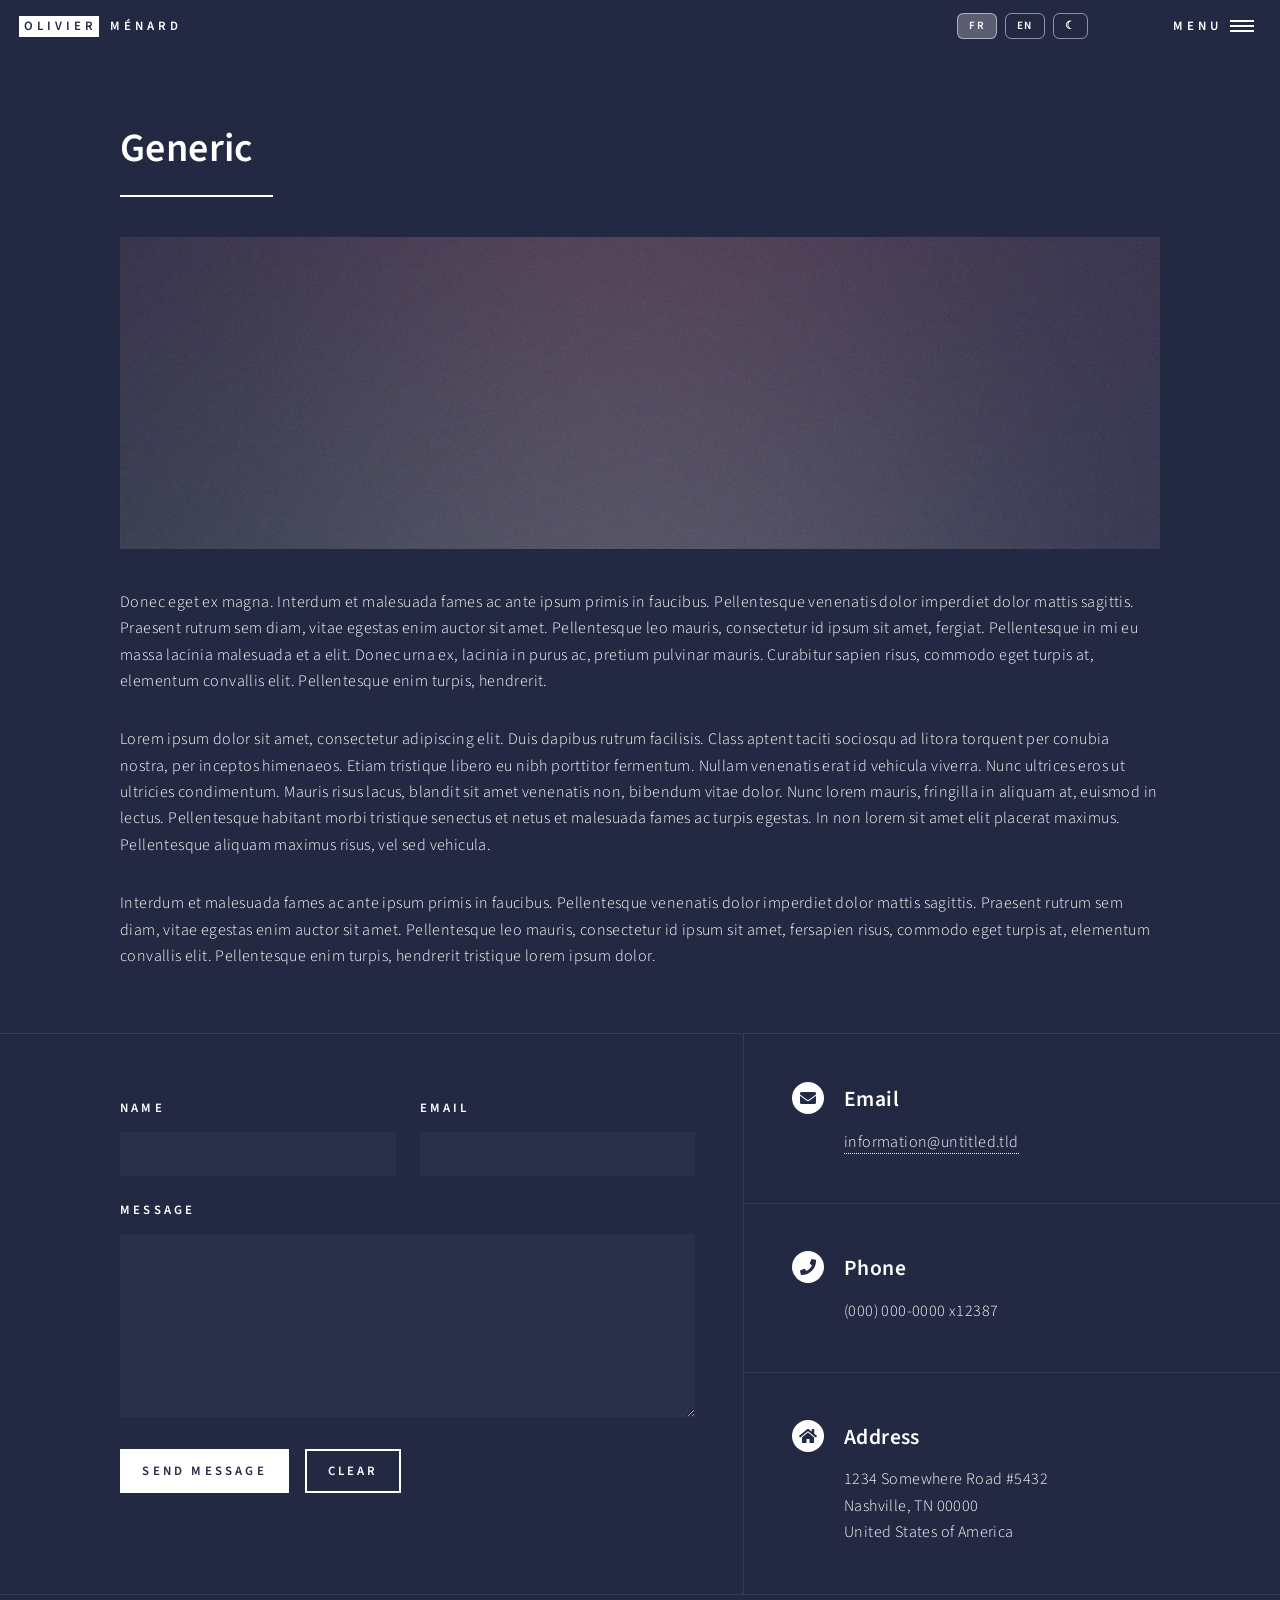
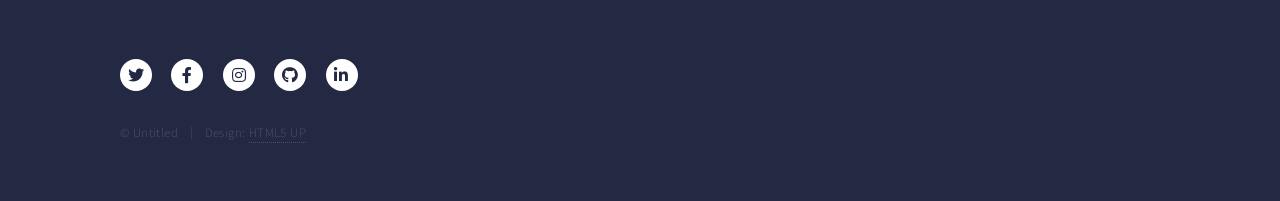
==== a-propos.html @ ea963896 "Ajout des boutons dans autres pages du site (CV, a-propos, etc.) et changement du menu pour ces page" ====
<!DOCTYPE HTML>
<!--
	Forty by HTML5 UP
	html5up.net | @ajlkn
	Free for personal and commercial use under the CCA 3.0 license (html5up.net/license)
-->
<html>
	<head>
		<title>Generic - Forty by HTML5 UP</title>
		<meta charset="utf-8" />
		<meta name="viewport" content="width=device-width, initial-scale=1, user-scalable=no" />
		<script>
			try { if (localStorage.getItem('theme') === 'dark') document.documentElement.classList.add('dark'); } catch (e) {}
		</script>
		<link rel="stylesheet" href="assets/css/main.css" />
		<link rel="stylesheet" href="assets/css/custom.css" />
		<noscript><link rel="stylesheet" href="assets/css/noscript.css" /></noscript>
	</head>
	<body class="is-preload">

		<!-- Wrapper -->
			<div id="wrapper">

				<!-- Header -->
					<header id="header" class="alt">
						<a href="index.html" class="logo"><strong>Olivier</strong> <span>Ménard</span></a>
						<div class="header-tools">
							<a href="index.html" class="lang-btn active">FR</a>
							<a href="index-en.html" class="lang-btn">EN</a>
							<button id="theme-toggle" type="button" aria-label="Basculer entre mode clair et sombre">
								<svg class="theme-moon" viewBox="0 0 24 24" fill="none" stroke="currentColor" stroke-width="2" stroke-linecap="round" stroke-linejoin="round" aria-hidden="true">
									<path d="M21 12.79A9 9 0 1 1 11.21 3 7 7 0 0 0 21 12.79z"/>
								</svg>
								<svg class="theme-sun" viewBox="0 0 24 24" fill="none" stroke="currentColor" stroke-width="2" stroke-linecap="round" stroke-linejoin="round" aria-hidden="true">
									<circle cx="12" cy="12" r="4.5"/>
									<path d="M12 1.5v2.5M12 20v2.5M4.2 4.2l1.8 1.8M18 18l1.8 1.8M1.5 12H4M20 12h2.5M4.2 19.8L6 18M18 6l1.8-1.8"/>
								</svg>
							</button>
						</div>
						<nav>
							<a href="#menu">Menu</a>
						</nav>
					</header>

				<!-- Menu -->
					<nav id="menu">
						<ul class="links">
							<li><a href="index.html">Accueil</a></li>
							<li><a href="a-propos.html">À propos de moi</a></li>
							<li><a href="cv.html">CV</a></li>
							<li><a href="mon-travail.html">Mon travail</a></li>
							<li><a href="competences-publications.html">Compétences et publications</a></li>
							<li><a href="index.html#contact">Contact</a></li>
						</ul>
					</nav>

				<!-- Main -->
					<div id="main" class="alt">

						<!-- One -->
							<section id="one">
								<div class="inner">
									<header class="major">
										<h1>Generic</h1>
									</header>
									<span class="image main"><img src="images/pic11.jpg" alt="" /></span>
									<p>Donec eget ex magna. Interdum et malesuada fames ac ante ipsum primis in faucibus. Pellentesque venenatis dolor imperdiet dolor mattis sagittis. Praesent rutrum sem diam, vitae egestas enim auctor sit amet. Pellentesque leo mauris, consectetur id ipsum sit amet, fergiat. Pellentesque in mi eu massa lacinia malesuada et a elit. Donec urna ex, lacinia in purus ac, pretium pulvinar mauris. Curabitur sapien risus, commodo eget turpis at, elementum convallis elit. Pellentesque enim turpis, hendrerit.</p>
									<p>Lorem ipsum dolor sit amet, consectetur adipiscing elit. Duis dapibus rutrum facilisis. Class aptent taciti sociosqu ad litora torquent per conubia nostra, per inceptos himenaeos. Etiam tristique libero eu nibh porttitor fermentum. Nullam venenatis erat id vehicula viverra. Nunc ultrices eros ut ultricies condimentum. Mauris risus lacus, blandit sit amet venenatis non, bibendum vitae dolor. Nunc lorem mauris, fringilla in aliquam at, euismod in lectus. Pellentesque habitant morbi tristique senectus et netus et malesuada fames ac turpis egestas. In non lorem sit amet elit placerat maximus. Pellentesque aliquam maximus risus, vel sed vehicula.</p>
									<p>Interdum et malesuada fames ac ante ipsum primis in faucibus. Pellentesque venenatis dolor imperdiet dolor mattis sagittis. Praesent rutrum sem diam, vitae egestas enim auctor sit amet. Pellentesque leo mauris, consectetur id ipsum sit amet, fersapien risus, commodo eget turpis at, elementum convallis elit. Pellentesque enim turpis, hendrerit tristique lorem ipsum dolor.</p>
								</div>
							</section>

					</div>

				<!-- Contact -->
					<section id="contact">
						<div class="inner">
							<section>
								<form method="post" action="#">
									<div class="fields">
										<div class="field half">
											<label for="name">Name</label>
											<input type="text" name="name" id="name" />
										</div>
										<div class="field half">
											<label for="email">Email</label>
											<input type="text" name="email" id="email" />
										</div>
										<div class="field">
											<label for="message">Message</label>
											<textarea name="message" id="message" rows="6"></textarea>
										</div>
									</div>
									<ul class="actions">
										<li><input type="submit" value="Send Message" class="primary" /></li>
										<li><input type="reset" value="Clear" /></li>
									</ul>
								</form>
							</section>
							<section class="split">
								<section>
									<div class="contact-method">
										<span class="icon solid alt fa-envelope"></span>
										<h3>Email</h3>
										<a href="#">information@untitled.tld</a>
									</div>
								</section>
								<section>
									<div class="contact-method">
										<span class="icon solid alt fa-phone"></span>
										<h3>Phone</h3>
										<span>(000) 000-0000 x12387</span>
									</div>
								</section>
								<section>
									<div class="contact-method">
										<span class="icon solid alt fa-home"></span>
										<h3>Address</h3>
										<span>1234 Somewhere Road #5432<br />
										Nashville, TN 00000<br />
										United States of America</span>
									</div>
								</section>
							</section>
						</div>
					</section>

				<!-- Footer -->
					<footer id="footer">
						<div class="inner">
							<ul class="icons">
								<li><a href="#" class="icon brands alt fa-twitter"><span class="label">Twitter</span></a></li>
								<li><a href="#" class="icon brands alt fa-facebook-f"><span class="label">Facebook</span></a></li>
								<li><a href="#" class="icon brands alt fa-instagram"><span class="label">Instagram</span></a></li>
								<li><a href="#" class="icon brands alt fa-github"><span class="label">GitHub</span></a></li>
								<li><a href="#" class="icon brands alt fa-linkedin-in"><span class="label">LinkedIn</span></a></li>
							</ul>
							<ul class="copyright">
								<li>&copy; Untitled</li><li>Design: <a href="https://html5up.net">HTML5 UP</a></li>
							</ul>
						</div>
					</footer>

			</div>

		<!-- Scripts -->
			<script src="assets/js/jquery.min.js"></script>
			<script src="assets/js/jquery.scrolly.min.js"></script>
			<script src="assets/js/jquery.scrollex.min.js"></script>
			<script src="assets/js/browser.min.js"></script>
			<script src="assets/js/breakpoints.min.js"></script>
			<script src="assets/js/util.js"></script>
			<script src="assets/js/main.js"></script>
			<script src="assets/js/custom.js"></script>

	</body>
</html>
---- assets/css/main.css ----
@import url(fontawesome-all.min.css);
@import url("https://fonts.googleapis.com/css?family=Source+Sans+Pro:300,300italic,600,600italic");

/*
	Forty by HTML5 UP
	html5up.net | @ajlkn
	Free for personal and commercial use under the CCA 3.0 license (html5up.net/license)
*/

html, body, div, span, applet, object,
iframe, h1, h2, h3, h4, h5, h6, p, blockquote,
pre, a, abbr, acronym, address, big, cite,
code, del, dfn, em, img, ins, kbd, q, s, samp,
small, strike, strong, sub, sup, tt, var, b,
u, i, center, dl, dt, dd, ol, ul, li, fieldset,
form, label, legend, table, caption, tbody,
tfoot, thead, tr, th, td, article, aside,
canvas, details, embed, figure, figcaption,
footer, header, hgroup, menu, nav, output, ruby,
section, summary, time, mark, audio, video {
	margin: 0;
	padding: 0;
	border: 0;
	font-size: 100%;
	font: inherit;
	vertical-align: baseline;}

article, aside, details, figcaption, figure,
footer, header, hgroup, menu, nav, section {
	display: block;}

body {
	line-height: 1;
}

ol, ul {
	list-style: none;
}

blockquote, q {
	quotes: none;
}

	blockquote:before, blockquote:after, q:before, q:after {
		content: '';
		content: none;
	}

table {
	border-collapse: collapse;
	border-spacing: 0;
}

body {
	-webkit-text-size-adjust: none;
}

mark {
	background-color: transparent;
	color: inherit;
}

input::-moz-focus-inner {
	border: 0;
	padding: 0;
}

input, select, textarea {
	-moz-appearance: none;
	-webkit-appearance: none;
	-ms-appearance: none;
	appearance: none;
}

/* Basic */

	@-ms-viewport {
		width: device-width;
	}

	body {
		-ms-overflow-style: scrollbar;
	}

	@media screen and (max-width: 480px) {

		html, body {
			min-width: 320px;
		}

	}

	html {
		box-sizing: border-box;
	}

	*, *:before, *:after {
		box-sizing: inherit;
	}

	body {
		background: #242943;
	}

		body.is-preload *, body.is-preload *:before, body.is-preload *:after {
			-moz-animation: none !important;
			-webkit-animation: none !important;
			-ms-animation: none !important;
			animation: none !important;
			-moz-transition: none !important;
			-webkit-transition: none !important;
			-ms-transition: none !important;
			transition: none !important;
		}

/* Type */

	body, input, select, textarea {
		color: #ffffff;
		font-family: "Source Sans Pro", Helvetica, sans-serif;
		font-size: 17pt;
		font-weight: 300;
		letter-spacing: 0.025em;
		line-height: 1.65;
	}

		@media screen and (max-width: 1680px) {

			body, input, select, textarea {
				font-size: 14pt;
			}

		}

		@media screen and (max-width: 1280px) {

			body, input, select, textarea {
				font-size: 12pt;
			}

		}

		@media screen and (max-width: 360px) {

			body, input, select, textarea {
				font-size: 11pt;
			}

		}

	a {
		-moz-transition: color 0.2s ease-in-out, border-bottom-color 0.2s ease-in-out;
		-webkit-transition: color 0.2s ease-in-out, border-bottom-color 0.2s ease-in-out;
		-ms-transition: color 0.2s ease-in-out, border-bottom-color 0.2s ease-in-out;
		transition: color 0.2s ease-in-out, border-bottom-color 0.2s ease-in-out;
		border-bottom: dotted 1px;
		color: inherit;
		text-decoration: none;
	}

		a:hover {
			border-bottom-color: transparent;
			color: #9bf1ff !important;
		}

		a:active {
			color: #53e3fb !important;
		}

	strong, b {
		color: #ffffff;
		font-weight: 600;
	}

	em, i {
		font-style: italic;
	}

	p {
		margin: 0 0 2em 0;
	}

	h1, h2, h3, h4, h5, h6 {
		color: #ffffff;
		font-weight: 600;
		line-height: 1.65;
		margin: 0 0 1em 0;
	}

		h1 a, h2 a, h3 a, h4 a, h5 a, h6 a {
			color: inherit;
			border-bottom: 0;
		}

	h1 {
		font-size: 2.5em;
	}

	h2 {
		font-size: 1.75em;
	}

	h3 {
		font-size: 1.35em;
	}

	h4 {
		font-size: 1.1em;
	}

	h5 {
		font-size: 0.9em;
	}

	h6 {
		font-size: 0.7em;
	}

	@media screen and (max-width: 736px) {

		h1 {
			font-size: 2em;
		}

		h2 {
			font-size: 1.5em;
		}

		h3 {
			font-size: 1.25em;
		}

	}

	sub {
		font-size: 0.8em;
		position: relative;
		top: 0.5em;
	}

	sup {
		font-size: 0.8em;
		position: relative;
		top: -0.5em;
	}

	blockquote {
		border-left: solid 4px rgba(212, 212, 255, 0.1);
		font-style: italic;
		margin: 0 0 2em 0;
		padding: 0.5em 0 0.5em 2em;
	}

	code {
		background: rgba(212, 212, 255, 0.035);
		font-family: "Courier New", monospace;
		font-size: 0.9em;
		margin: 0 0.25em;
		padding: 0.25em 0.65em;
	}

	pre {
		-webkit-overflow-scrolling: touch;
		font-family: "Courier New", monospace;
		font-size: 0.9em;
		margin: 0 0 2em 0;
	}

		pre code {
			display: block;
			line-height: 1.75;
			padding: 1em 1.5em;
			overflow-x: auto;
		}

	hr {
		border: 0;
		border-bottom: solid 1px rgba(212, 212, 255, 0.1);
		margin: 2em 0;
	}

		hr.major {
			margin: 3em 0;
		}

	.align-left {
		text-align: left;
	}

	.align-center {
		text-align: center;
	}

	.align-right {
		text-align: right;
	}

/* Row */

	.row {
		display: flex;
		flex-wrap: wrap;
		box-sizing: border-box;
		align-items: stretch;
	}

		.row > * {
			box-sizing: border-box;
		}

		.row.gtr-uniform > * > :last-child {
			margin-bottom: 0;
		}

		.row.aln-left {
			justify-content: flex-start;
		}

		.row.aln-center {
			justify-content: center;
		}

		.row.aln-right {
			justify-content: flex-end;
		}

		.row.aln-top {
			align-items: flex-start;
		}

		.row.aln-middle {
			align-items: center;
		}

		.row.aln-bottom {
			align-items: flex-end;
		}

		.row > .imp {
			order: -1;
		}

		.row > .col-1 {
			width: 8.33333%;
		}

		.row > .off-1 {
			margin-left: 8.33333%;
		}

		.row > .col-2 {
			width: 16.66667%;
		}

		.row > .off-2 {
			margin-left: 16.66667%;
		}

		.row > .col-3 {
			width: 25%;
		}

		.row > .off-3 {
			margin-left: 25%;
		}

		.row > .col-4 {
			width: 33.33333%;
		}

		.row > .off-4 {
			margin-left: 33.33333%;
		}

		.row > .col-5 {
			width: 41.66667%;
		}

		.row > .off-5 {
			margin-left: 41.66667%;
		}

		.row > .col-6 {
			width: 50%;
		}

		.row > .off-6 {
			margin-left: 50%;
		}

		.row > .col-7 {
			width: 58.33333%;
		}

		.row > .off-7 {
			margin-left: 58.33333%;
		}

		.row > .col-8 {
			width: 66.66667%;
		}

		.row > .off-8 {
			margin-left: 66.66667%;
		}

		.row > .col-9 {
			width: 75%;
		}

		.row > .off-9 {
			margin-left: 75%;
		}

		.row > .col-10 {
			width: 83.33333%;
		}

		.row > .off-10 {
			margin-left: 83.33333%;
		}

		.row > .col-11 {
			width: 91.66667%;
		}

		.row > .off-11 {
			margin-left: 91.66667%;
		}

		.row > .col-12 {
			width: 100%;
		}

		.row > .off-12 {
			margin-left: 100%;
		}

		.row.gtr-0 {
			margin-top: 0;
			margin-left: 0em;
		}

			.row.gtr-0 > * {
				padding: 0 0 0 0em;
			}

			.row.gtr-0.gtr-uniform {
				margin-top: 0em;
			}

				.row.gtr-0.gtr-uniform > * {
					padding-top: 0em;
				}

		.row.gtr-25 {
			margin-top: 0;
			margin-left: -0.5em;
		}

			.row.gtr-25 > * {
				padding: 0 0 0 0.5em;
			}

			.row.gtr-25.gtr-uniform {
				margin-top: -0.5em;
			}

				.row.gtr-25.gtr-uniform > * {
					padding-top: 0.5em;
				}

		.row.gtr-50 {
			margin-top: 0;
			margin-left: -1em;
		}

			.row.gtr-50 > * {
				padding: 0 0 0 1em;
			}

			.row.gtr-50.gtr-uniform {
				margin-top: -1em;
			}

				.row.gtr-50.gtr-uniform > * {
					padding-top: 1em;
				}

		.row {
			margin-top: 0;
			margin-left: -2em;
		}

			.row > * {
				padding: 0 0 0 2em;
			}

			.row.gtr-uniform {
				margin-top: -2em;
			}

				.row.gtr-uniform > * {
					padding-top: 2em;
				}

		.row.gtr-150 {
			margin-top: 0;
			margin-left: -3em;
		}

			.row.gtr-150 > * {
				padding: 0 0 0 3em;
			}

			.row.gtr-150.gtr-uniform {
				margin-top: -3em;
			}

				.row.gtr-150.gtr-uniform > * {
					padding-top: 3em;
				}

		.row.gtr-200 {
			margin-top: 0;
			margin-left: -4em;
		}

			.row.gtr-200 > * {
				padding: 0 0 0 4em;
			}

			.row.gtr-200.gtr-uniform {
				margin-top: -4em;
			}

				.row.gtr-200.gtr-uniform > * {
					padding-top: 4em;
				}

		@media screen and (max-width: 1680px) {

			.row {
				display: flex;
				flex-wrap: wrap;
				box-sizing: border-box;
				align-items: stretch;
			}

				.row > * {
					box-sizing: border-box;
				}

				.row.gtr-uniform > * > :last-child {
					margin-bottom: 0;
				}

				.row.aln-left {
					justify-content: flex-start;
				}

				.row.aln-center {
					justify-content: center;
				}

				.row.aln-right {
					justify-content: flex-end;
				}

				.row.aln-top {
					align-items: flex-start;
				}

				.row.aln-middle {
					align-items: center;
				}

				.row.aln-bottom {
					align-items: flex-end;
				}

				.row > .imp-xlarge {
					order: -1;
				}

				.row > .col-1-xlarge {
					width: 8.33333%;
				}

				.row > .off-1-xlarge {
					margin-left: 8.33333%;
				}

				.row > .col-2-xlarge {
					width: 16.66667%;
				}

				.row > .off-2-xlarge {
					margin-left: 16.66667%;
				}

				.row > .col-3-xlarge {
					width: 25%;
				}

				.row > .off-3-xlarge {
					margin-left: 25%;
				}

				.row > .col-4-xlarge {
					width: 33.33333%;
				}

				.row > .off-4-xlarge {
					margin-left: 33.33333%;
				}

				.row > .col-5-xlarge {
					width: 41.66667%;
				}

				.row > .off-5-xlarge {
					margin-left: 41.66667%;
				}

				.row > .col-6-xlarge {
					width: 50%;
				}

				.row > .off-6-xlarge {
					margin-left: 50%;
				}

				.row > .col-7-xlarge {
					width: 58.33333%;
				}

				.row > .off-7-xlarge {
					margin-left: 58.33333%;
				}

				.row > .col-8-xlarge {
					width: 66.66667%;
				}

				.row > .off-8-xlarge {
					margin-left: 66.66667%;
				}

				.row > .col-9-xlarge {
					width: 75%;
				}

				.row > .off-9-xlarge {
					margin-left: 75%;
				}

				.row > .col-10-xlarge {
					width: 83.33333%;
				}

				.row > .off-10-xlarge {
					margin-left: 83.33333%;
				}

				.row > .col-11-xlarge {
					width: 91.66667%;
				}

				.row > .off-11-xlarge {
					margin-left: 91.66667%;
				}

				.row > .col-12-xlarge {
					width: 100%;
				}

				.row > .off-12-xlarge {
					margin-left: 100%;
				}

				.row.gtr-0 {
					margin-top: 0;
					margin-left: 0em;
				}

					.row.gtr-0 > * {
						padding: 0 0 0 0em;
					}

					.row.gtr-0.gtr-uniform {
						margin-top: 0em;
					}

						.row.gtr-0.gtr-uniform > * {
							padding-top: 0em;
						}

				.row.gtr-25 {
					margin-top: 0;
					margin-left: -0.5em;
				}

					.row.gtr-25 > * {
						padding: 0 0 0 0.5em;
					}

					.row.gtr-25.gtr-uniform {
						margin-top: -0.5em;
					}

						.row.gtr-25.gtr-uniform > * {
							padding-top: 0.5em;
						}

				.row.gtr-50 {
					margin-top: 0;
					margin-left: -1em;
				}

					.row.gtr-50 > * {
						padding: 0 0 0 1em;
					}

					.row.gtr-50.gtr-uniform {
						margin-top: -1em;
					}

						.row.gtr-50.gtr-uniform > * {
							padding-top: 1em;
						}

				.row {
					margin-top: 0;
					margin-left: -2em;
				}

					.row > * {
						padding: 0 0 0 2em;
					}

					.row.gtr-uniform {
						margin-top: -2em;
					}

						.row.gtr-uniform > * {
							padding-top: 2em;
						}

				.row.gtr-150 {
					margin-top: 0;
					margin-left: -3em;
				}

					.row.gtr-150 > * {
						padding: 0 0 0 3em;
					}

					.row.gtr-150.gtr-uniform {
						margin-top: -3em;
					}

						.row.gtr-150.gtr-uniform > * {
							padding-top: 3em;
						}

				.row.gtr-200 {
					margin-top: 0;
					margin-left: -4em;
				}

					.row.gtr-200 > * {
						padding: 0 0 0 4em;
					}

					.row.gtr-200.gtr-uniform {
						margin-top: -4em;
					}

						.row.gtr-200.gtr-uniform > * {
							padding-top: 4em;
						}

		}

		@media screen and (max-width: 1280px) {

			.row {
				display: flex;
				flex-wrap: wrap;
				box-sizing: border-box;
				align-items: stretch;
			}

				.row > * {
					box-sizing: border-box;
				}

				.row.gtr-uniform > * > :last-child {
					margin-bottom: 0;
				}

				.row.aln-left {
					justify-content: flex-start;
				}

				.row.aln-center {
					justify-content: center;
				}

				.row.aln-right {
					justify-content: flex-end;
				}

				.row.aln-top {
					align-items: flex-start;
				}

				.row.aln-middle {
					align-items: center;
				}

				.row.aln-bottom {
					align-items: flex-end;
				}

				.row > .imp-large {
					order: -1;
				}

				.row > .col-1-large {
					width: 8.33333%;
				}

				.row > .off-1-large {
					margin-left: 8.33333%;
				}

				.row > .col-2-large {
					width: 16.66667%;
				}

				.row > .off-2-large {
					margin-left: 16.66667%;
				}

				.row > .col-3-large {
					width: 25%;
				}

				.row > .off-3-large {
					margin-left: 25%;
				}

				.row > .col-4-large {
					width: 33.33333%;
				}

				.row > .off-4-large {
					margin-left: 33.33333%;
				}

				.row > .col-5-large {
					width: 41.66667%;
				}

				.row > .off-5-large {
					margin-left: 41.66667%;
				}

				.row > .col-6-large {
					width: 50%;
				}

				.row > .off-6-large {
					margin-left: 50%;
				}

				.row > .col-7-large {
					width: 58.33333%;
				}

				.row > .off-7-large {
					margin-left: 58.33333%;
				}

				.row > .col-8-large {
					width: 66.66667%;
				}

				.row > .off-8-large {
					margin-left: 66.66667%;
				}

				.row > .col-9-large {
					width: 75%;
				}

				.row > .off-9-large {
					margin-left: 75%;
				}

				.row > .col-10-large {
					width: 83.33333%;
				}

				.row > .off-10-large {
					margin-left: 83.33333%;
				}

				.row > .col-11-large {
					width: 91.66667%;
				}

				.row > .off-11-large {
					margin-left: 91.66667%;
				}

				.row > .col-12-large {
					width: 100%;
				}

				.row > .off-12-large {
					margin-left: 100%;
				}

				.row.gtr-0 {
					margin-top: 0;
					margin-left: 0em;
				}

					.row.gtr-0 > * {
						padding: 0 0 0 0em;
					}

					.row.gtr-0.gtr-uniform {
						margin-top: 0em;
					}

						.row.gtr-0.gtr-uniform > * {
							padding-top: 0em;
						}

				.row.gtr-25 {
					margin-top: 0;
					margin-left: -0.375em;
				}

					.row.gtr-25 > * {
						padding: 0 0 0 0.375em;
					}

					.row.gtr-25.gtr-uniform {
						margin-top: -0.375em;
					}

						.row.gtr-25.gtr-uniform > * {
							padding-top: 0.375em;
						}

				.row.gtr-50 {
					margin-top: 0;
					margin-left: -0.75em;
				}

					.row.gtr-50 > * {
						padding: 0 0 0 0.75em;
					}

					.row.gtr-50.gtr-uniform {
						margin-top: -0.75em;
					}

						.row.gtr-50.gtr-uniform > * {
							padding-top: 0.75em;
						}

				.row {
					margin-top: 0;
					margin-left: -1.5em;
				}

					.row > * {
						padding: 0 0 0 1.5em;
					}

					.row.gtr-uniform {
						margin-top: -1.5em;
					}

						.row.gtr-uniform > * {
							padding-top: 1.5em;
						}

				.row.gtr-150 {
					margin-top: 0;
					margin-left: -2.25em;
				}

					.row.gtr-150 > * {
						padding: 0 0 0 2.25em;
					}

					.row.gtr-150.gtr-uniform {
						margin-top: -2.25em;
					}

						.row.gtr-150.gtr-uniform > * {
							padding-top: 2.25em;
						}

				.row.gtr-200 {
					margin-top: 0;
					margin-left: -3em;
				}

					.row.gtr-200 > * {
						padding: 0 0 0 3em;
					}

					.row.gtr-200.gtr-uniform {
						margin-top: -3em;
					}

						.row.gtr-200.gtr-uniform > * {
							padding-top: 3em;
						}

		}

		@media screen and (max-width: 980px) {

			.row {
				display: flex;
				flex-wrap: wrap;
				box-sizing: border-box;
				align-items: stretch;
			}

				.row > * {
					box-sizing: border-box;
				}

				.row.gtr-uniform > * > :last-child {
					margin-bottom: 0;
				}

				.row.aln-left {
					justify-content: flex-start;
				}

				.row.aln-center {
					justify-content: center;
				}

				.row.aln-right {
					justify-content: flex-end;
				}

				.row.aln-top {
					align-items: flex-start;
				}

				.row.aln-middle {
					align-items: center;
				}

				.row.aln-bottom {
					align-items: flex-end;
				}

				.row > .imp-medium {
					order: -1;
				}

				.row > .col-1-medium {
					width: 8.33333%;
				}

				.row > .off-1-medium {
					margin-left: 8.33333%;
				}

				.row > .col-2-medium {
					width: 16.66667%;
				}

				.row > .off-2-medium {
					margin-left: 16.66667%;
				}

				.row > .col-3-medium {
					width: 25%;
				}

				.row > .off-3-medium {
					margin-left: 25%;
				}

				.row > .col-4-medium {
					width: 33.33333%;
				}

				.row > .off-4-medium {
					margin-left: 33.33333%;
				}

				.row > .col-5-medium {
					width: 41.66667%;
				}

				.row > .off-5-medium {
					margin-left: 41.66667%;
				}

				.row > .col-6-medium {
					width: 50%;
				}

				.row > .off-6-medium {
					margin-left: 50%;
				}

				.row > .col-7-medium {
					width: 58.33333%;
				}

				.row > .off-7-medium {
					margin-left: 58.33333%;
				}

				.row > .col-8-medium {
					width: 66.66667%;
				}

				.row > .off-8-medium {
					margin-left: 66.66667%;
				}

				.row > .col-9-medium {
					width: 75%;
				}

				.row > .off-9-medium {
					margin-left: 75%;
				}

				.row > .col-10-medium {
					width: 83.33333%;
				}

				.row > .off-10-medium {
					margin-left: 83.33333%;
				}

				.row > .col-11-medium {
					width: 91.66667%;
				}

				.row > .off-11-medium {
					margin-left: 91.66667%;
				}

				.row > .col-12-medium {
					width: 100%;
				}

				.row > .off-12-medium {
					margin-left: 100%;
				}

				.row.gtr-0 {
					margin-top: 0;
					margin-left: 0em;
				}

					.row.gtr-0 > * {
						padding: 0 0 0 0em;
					}

					.row.gtr-0.gtr-uniform {
						margin-top: 0em;
					}

						.row.gtr-0.gtr-uniform > * {
							padding-top: 0em;
						}

				.row.gtr-25 {
					margin-top: 0;
					margin-left: -0.375em;
				}

					.row.gtr-25 > * {
						padding: 0 0 0 0.375em;
					}

					.row.gtr-25.gtr-uniform {
						margin-top: -0.375em;
					}

						.row.gtr-25.gtr-uniform > * {
							padding-top: 0.375em;
						}

				.row.gtr-50 {
					margin-top: 0;
					margin-left: -0.75em;
				}

					.row.gtr-50 > * {
						padding: 0 0 0 0.75em;
					}

					.row.gtr-50.gtr-uniform {
						margin-top: -0.75em;
					}

						.row.gtr-50.gtr-uniform > * {
							padding-top: 0.75em;
						}

				.row {
					margin-top: 0;
					margin-left: -1.5em;
				}

					.row > * {
						padding: 0 0 0 1.5em;
					}

					.row.gtr-uniform {
						margin-top: -1.5em;
					}

						.row.gtr-uniform > * {
							padding-top: 1.5em;
						}

				.row.gtr-150 {
					margin-top: 0;
					margin-left: -2.25em;
				}

					.row.gtr-150 > * {
						padding: 0 0 0 2.25em;
					}

					.row.gtr-150.gtr-uniform {
						margin-top: -2.25em;
					}

						.row.gtr-150.gtr-uniform > * {
							padding-top: 2.25em;
						}

				.row.gtr-200 {
					margin-top: 0;
					margin-left: -3em;
				}

					.row.gtr-200 > * {
						padding: 0 0 0 3em;
					}

					.row.gtr-200.gtr-uniform {
						margin-top: -3em;
					}

						.row.gtr-200.gtr-uniform > * {
							padding-top: 3em;
						}

		}

		@media screen and (max-width: 736px) {

			.row {
				display: flex;
				flex-wrap: wrap;
				box-sizing: border-box;
				align-items: stretch;
			}

				.row > * {
					box-sizing: border-box;
				}

				.row.gtr-uniform > * > :last-child {
					margin-bottom: 0;
				}

				.row.aln-left {
					justify-content: flex-start;
				}

				.row.aln-center {
					justify-content: center;
				}

				.row.aln-right {
					justify-content: flex-end;
				}

				.row.aln-top {
					align-items: flex-start;
				}

				.row.aln-middle {
					align-items: center;
				}

				.row.aln-bottom {
					align-items: flex-end;
				}

				.row > .imp-small {
					order: -1;
				}

				.row > .col-1-small {
					width: 8.33333%;
				}

				.row > .off-1-small {
					margin-left: 8.33333%;
				}

				.row > .col-2-small {
					width: 16.66667%;
				}

				.row > .off-2-small {
					margin-left: 16.66667%;
				}

				.row > .col-3-small {
					width: 25%;
				}

				.row > .off-3-small {
					margin-left: 25%;
				}

				.row > .col-4-small {
					width: 33.33333%;
				}

				.row > .off-4-small {
					margin-left: 33.33333%;
				}

				.row > .col-5-small {
					width: 41.66667%;
				}

				.row > .off-5-small {
					margin-left: 41.66667%;
				}

				.row > .col-6-small {
					width: 50%;
				}

				.row > .off-6-small {
					margin-left: 50%;
				}

				.row > .col-7-small {
					width: 58.33333%;
				}

				.row > .off-7-small {
					margin-left: 58.33333%;
				}

				.row > .col-8-small {
					width: 66.66667%;
				}

				.row > .off-8-small {
					margin-left: 66.66667%;
				}

				.row > .col-9-small {
					width: 75%;
				}

				.row > .off-9-small {
					margin-left: 75%;
				}

				.row > .col-10-small {
					width: 83.33333%;
				}

				.row > .off-10-small {
					margin-left: 83.33333%;
				}

				.row > .col-11-small {
					width: 91.66667%;
				}

				.row > .off-11-small {
					margin-left: 91.66667%;
				}

				.row > .col-12-small {
					width: 100%;
				}

				.row > .off-12-small {
					margin-left: 100%;
				}

				.row.gtr-0 {
					margin-top: 0;
					margin-left: 0em;
				}

					.row.gtr-0 > * {
						padding: 0 0 0 0em;
					}

					.row.gtr-0.gtr-uniform {
						margin-top: 0em;
					}

						.row.gtr-0.gtr-uniform > * {
							padding-top: 0em;
						}

				.row.gtr-25 {
					margin-top: 0;
					margin-left: -0.3125em;
				}

					.row.gtr-25 > * {
						padding: 0 0 0 0.3125em;
					}

					.row.gtr-25.gtr-uniform {
						margin-top: -0.3125em;
					}

						.row.gtr-25.gtr-uniform > * {
							padding-top: 0.3125em;
						}

				.row.gtr-50 {
					margin-top: 0;
					margin-left: -0.625em;
				}

					.row.gtr-50 > * {
						padding: 0 0 0 0.625em;
					}

					.row.gtr-50.gtr-uniform {
						margin-top: -0.625em;
					}

						.row.gtr-50.gtr-uniform > * {
							padding-top: 0.625em;
						}

				.row {
					margin-top: 0;
					margin-left: -1.25em;
				}

					.row > * {
						padding: 0 0 0 1.25em;
					}

					.row.gtr-uniform {
						margin-top: -1.25em;
					}

						.row.gtr-uniform > * {
							padding-top: 1.25em;
						}

				.row.gtr-150 {
					margin-top: 0;
					margin-left: -1.875em;
				}

					.row.gtr-150 > * {
						padding: 0 0 0 1.875em;
					}

					.row.gtr-150.gtr-uniform {
						margin-top: -1.875em;
					}

						.row.gtr-150.gtr-uniform > * {
							padding-top: 1.875em;
						}

				.row.gtr-200 {
					margin-top: 0;
					margin-left: -2.5em;
				}

					.row.gtr-200 > * {
						padding: 0 0 0 2.5em;
					}

					.row.gtr-200.gtr-uniform {
						margin-top: -2.5em;
					}

						.row.gtr-200.gtr-uniform > * {
							padding-top: 2.5em;
						}

		}

		@media screen and (max-width: 480px) {

			.row {
				display: flex;
				flex-wrap: wrap;
				box-sizing: border-box;
				align-items: stretch;
			}

				.row > * {
					box-sizing: border-box;
				}

				.row.gtr-uniform > * > :last-child {
					margin-bottom: 0;
				}

				.row.aln-left {
					justify-content: flex-start;
				}

				.row.aln-center {
					justify-content: center;
				}

				.row.aln-right {
					justify-content: flex-end;
				}

				.row.aln-top {
					align-items: flex-start;
				}

				.row.aln-middle {
					align-items: center;
				}

				.row.aln-bottom {
					align-items: flex-end;
				}

				.row > .imp-xsmall {
					order: -1;
				}

				.row > .col-1-xsmall {
					width: 8.33333%;
				}

				.row > .off-1-xsmall {
					margin-left: 8.33333%;
				}

				.row > .col-2-xsmall {
					width: 16.66667%;
				}

				.row > .off-2-xsmall {
					margin-left: 16.66667%;
				}

				.row > .col-3-xsmall {
					width: 25%;
				}

				.row > .off-3-xsmall {
					margin-left: 25%;
				}

				.row > .col-4-xsmall {
					width: 33.33333%;
				}

				.row > .off-4-xsmall {
					margin-left: 33.33333%;
				}

				.row > .col-5-xsmall {
					width: 41.66667%;
				}

				.row > .off-5-xsmall {
					margin-left: 41.66667%;
				}

				.row > .col-6-xsmall {
					width: 50%;
				}

				.row > .off-6-xsmall {
					margin-left: 50%;
				}

				.row > .col-7-xsmall {
					width: 58.33333%;
				}

				.row > .off-7-xsmall {
					margin-left: 58.33333%;
				}

				.row > .col-8-xsmall {
					width: 66.66667%;
				}

				.row > .off-8-xsmall {
					margin-left: 66.66667%;
				}

				.row > .col-9-xsmall {
					width: 75%;
				}

				.row > .off-9-xsmall {
					margin-left: 75%;
				}

				.row > .col-10-xsmall {
					width: 83.33333%;
				}

				.row > .off-10-xsmall {
					margin-left: 83.33333%;
				}

				.row > .col-11-xsmall {
					width: 91.66667%;
				}

				.row > .off-11-xsmall {
					margin-left: 91.66667%;
				}

				.row > .col-12-xsmall {
					width: 100%;
				}

				.row > .off-12-xsmall {
					margin-left: 100%;
				}

				.row.gtr-0 {
					margin-top: 0;
					margin-left: 0em;
				}

					.row.gtr-0 > * {
						padding: 0 0 0 0em;
					}

					.row.gtr-0.gtr-uniform {
						margin-top: 0em;
					}

						.row.gtr-0.gtr-uniform > * {
							padding-top: 0em;
						}

				.row.gtr-25 {
					margin-top: 0;
					margin-left: -0.3125em;
				}

					.row.gtr-25 > * {
						padding: 0 0 0 0.3125em;
					}

					.row.gtr-25.gtr-uniform {
						margin-top: -0.3125em;
					}

						.row.gtr-25.gtr-uniform > * {
							padding-top: 0.3125em;
						}

				.row.gtr-50 {
					margin-top: 0;
					margin-left: -0.625em;
				}

					.row.gtr-50 > * {
						padding: 0 0 0 0.625em;
					}

					.row.gtr-50.gtr-uniform {
						margin-top: -0.625em;
					}

						.row.gtr-50.gtr-uniform > * {
							padding-top: 0.625em;
						}

				.row {
					margin-top: 0;
					margin-left: -1.25em;
				}

					.row > * {
						padding: 0 0 0 1.25em;
					}

					.row.gtr-uniform {
						margin-top: -1.25em;
					}

						.row.gtr-uniform > * {
							padding-top: 1.25em;
						}

				.row.gtr-150 {
					margin-top: 0;
					margin-left: -1.875em;
				}

					.row.gtr-150 > * {
						padding: 0 0 0 1.875em;
					}

					.row.gtr-150.gtr-uniform {
						margin-top: -1.875em;
					}

						.row.gtr-150.gtr-uniform > * {
							padding-top: 1.875em;
						}

				.row.gtr-200 {
					margin-top: 0;
					margin-left: -2.5em;
				}

					.row.gtr-200 > * {
						padding: 0 0 0 2.5em;
					}

					.row.gtr-200.gtr-uniform {
						margin-top: -2.5em;
					}

						.row.gtr-200.gtr-uniform > * {
							padding-top: 2.5em;
						}

		}

/* Section/Article */

	section.special, article.special {
		text-align: center;
	}

	header.major {
		width: -moz-max-content;
		width: -webkit-max-content;
		width: -ms-max-content;
		width: max-content;
		margin-bottom: 2em;
	}

		header.major > :first-child {
			margin-bottom: 0;
			width: calc(100% + 0.5em);
		}

			header.major > :first-child:after {
				content: '';
				background-color: #ffffff;
				display: block;
				height: 2px;
				margin: 0.325em 0 0.5em 0;
				width: 100%;
			}

		header.major > p {
			font-size: 0.7em;
			font-weight: 600;
			letter-spacing: 0.25em;
			margin-bottom: 0;
			text-transform: uppercase;
		}

		body.is-ie header.major > :first-child:after {
			max-width: 9em;
		}

		body.is-ie header.major > h1:after {
			max-width: 100% !important;
		}

	@media screen and (max-width: 736px) {

		header.major > p br {
			display: none;
		}

	}

/* Form */

	form {
		margin: 0 0 2em 0;
	}

		form > :last-child {
			margin-bottom: 0;
		}

		form > .fields {
			display: -moz-flex;
			display: -webkit-flex;
			display: -ms-flex;
			display: flex;
			-moz-flex-wrap: wrap;
			-webkit-flex-wrap: wrap;
			-ms-flex-wrap: wrap;
			flex-wrap: wrap;
			width: calc(100% + 3em);
			margin: -1.5em 0 2em -1.5em;
		}

			form > .fields > .field {
				-moz-flex-grow: 0;
				-webkit-flex-grow: 0;
				-ms-flex-grow: 0;
				flex-grow: 0;
				-moz-flex-shrink: 0;
				-webkit-flex-shrink: 0;
				-ms-flex-shrink: 0;
				flex-shrink: 0;
				padding: 1.5em 0 0 1.5em;
				width: calc(100% - 1.5em);
			}

				form > .fields > .field.half {
					width: calc(50% - 0.75em);
				}

				form > .fields > .field.third {
					width: calc(100%/3 - 0.5em);
				}

				form > .fields > .field.quarter {
					width: calc(25% - 0.375em);
				}

		@media screen and (max-width: 480px) {

			form > .fields {
				width: calc(100% + 3em);
				margin: -1.5em 0 2em -1.5em;
			}

				form > .fields > .field {
					padding: 1.5em 0 0 1.5em;
					width: calc(100% - 1.5em);
				}

					form > .fields > .field.half {
						width: calc(100% - 1.5em);
					}

					form > .fields > .field.third {
						width: calc(100% - 1.5em);
					}

					form > .fields > .field.quarter {
						width: calc(100% - 1.5em);
					}

		}

	label {
		color: #ffffff;
		display: block;
		font-size: 0.8em;
		font-weight: 600;
		letter-spacing: 0.25em;
		margin: 0 0 1em 0;
		text-transform: uppercase;
	}

	input[type="text"],
	input[type="password"],
	input[type="email"],
	input[type="tel"],
	input[type="search"],
	input[type="url"],
	select,
	textarea {
		-moz-appearance: none;
		-webkit-appearance: none;
		-ms-appearance: none;
		appearance: none;
		background: rgba(212, 212, 255, 0.035);
		border: none;
		border-radius: 0;
		color: inherit;
		display: block;
		outline: 0;
		padding: 0 1em;
		text-decoration: none;
		width: 100%;
	}

		input[type="text"]:invalid,
		input[type="password"]:invalid,
		input[type="email"]:invalid,
		input[type="tel"]:invalid,
		input[type="search"]:invalid,
		input[type="url"]:invalid,
		select:invalid,
		textarea:invalid {
			box-shadow: none;
		}

		input[type="text"]:focus,
		input[type="password"]:focus,
		input[type="email"]:focus,
		input[type="tel"]:focus,
		input[type="search"]:focus,
		input[type="url"]:focus,
		select:focus,
		textarea:focus {
			border-color: #9bf1ff;
			box-shadow: 0 0 0 2px #9bf1ff;
		}

	select {
		background-image: url("data:image/svg+xml;charset=utf8,%3Csvg xmlns='http://www.w3.org/2000/svg' width='40' height='40' preserveAspectRatio='none' viewBox='0 0 40 40'%3E%3Cpath d='M9.4,12.3l10.4,10.4l10.4-10.4c0.2-0.2,0.5-0.4,0.9-0.4c0.3,0,0.6,0.1,0.9,0.4l3.3,3.3c0.2,0.2,0.4,0.5,0.4,0.9 c0,0.4-0.1,0.6-0.4,0.9L20.7,31.9c-0.2,0.2-0.5,0.4-0.9,0.4c-0.3,0-0.6-0.1-0.9-0.4L4.3,17.3c-0.2-0.2-0.4-0.5-0.4-0.9 c0-0.4,0.1-0.6,0.4-0.9l3.3-3.3c0.2-0.2,0.5-0.4,0.9-0.4S9.1,12.1,9.4,12.3z' fill='rgba(212, 212, 255, 0.1)' /%3E%3C/svg%3E");
		background-size: 1.25rem;
		background-repeat: no-repeat;
		background-position: calc(100% - 1rem) center;
		height: 2.75em;
		padding-right: 2.75em;
		text-overflow: ellipsis;
	}

		select option {
			color: #ffffff;
			background: #242943;
		}

		select:focus::-ms-value {
			background-color: transparent;
		}

		select::-ms-expand {
			display: none;
		}

	input[type="text"],
	input[type="password"],
	input[type="email"],
	input[type="tel"],
	input[type="search"],
	input[type="url"],
	select {
		height: 2.75em;
	}

	textarea {
		padding: 0.75em 1em;
	}

	input[type="checkbox"],
	input[type="radio"] {
		-moz-appearance: none;
		-webkit-appearance: none;
		-ms-appearance: none;
		appearance: none;
		display: block;
		float: left;
		margin-right: -2em;
		opacity: 0;
		width: 1em;
		z-index: -1;
	}

		input[type="checkbox"] + label,
		input[type="radio"] + label {
			text-decoration: none;
			color: #ffffff;
			cursor: pointer;
			display: inline-block;
			font-weight: 300;
			padding-left: 2.65em;
			padding-right: 0.75em;
			position: relative;
		}

			input[type="checkbox"] + label:before,
			input[type="radio"] + label:before {
				-moz-osx-font-smoothing: grayscale;
				-webkit-font-smoothing: antialiased;
				display: inline-block;
				font-style: normal;
				font-variant: normal;
				text-rendering: auto;
				line-height: 1;
				text-transform: none !important;
				font-family: 'Font Awesome 5 Free';
				font-weight: 900;
			}

			input[type="checkbox"] + label:before,
			input[type="radio"] + label:before {
				background: rgba(212, 212, 255, 0.035);
				content: '';
				display: inline-block;
				font-size: 0.8em;
				height: 2.0625em;
				left: 0;
				letter-spacing: 0;
				line-height: 2.0625em;
				position: absolute;
				text-align: center;
				top: 0;
				width: 2.0625em;
			}

		input[type="checkbox"]:checked + label:before,
		input[type="radio"]:checked + label:before {
			background: #ffffff;
			border-color: #9bf1ff;
			content: '\f00c';
			color: #242943;
		}

		input[type="checkbox"]:focus + label:before,
		input[type="radio"]:focus + label:before {
			box-shadow: 0 0 0 2px #9bf1ff;
		}

	input[type="radio"] + label:before {
		border-radius: 100%;
	}

	::-webkit-input-placeholder {
		color: rgba(244, 244, 255, 0.2) !important;
		opacity: 1.0;
	}

	:-moz-placeholder {
		color: rgba(244, 244, 255, 0.2) !important;
		opacity: 1.0;
	}

	::-moz-placeholder {
		color: rgba(244, 244, 255, 0.2) !important;
		opacity: 1.0;
	}

	:-ms-input-placeholder {
		color: rgba(244, 244, 255, 0.2) !important;
		opacity: 1.0;
	}

/* Box */

	.box {
		border: solid 1px rgba(212, 212, 255, 0.1);
		margin-bottom: 2em;
		padding: 1.5em;
	}

		.box > :last-child,
		.box > :last-child > :last-child,
		.box > :last-child > :last-child > :last-child {
			margin-bottom: 0;
		}

		.box.alt {
			border: 0;
			border-radius: 0;
			padding: 0;
		}

/* Icon */

	.icon {
		text-decoration: none;
		border-bottom: none;
		position: relative;
	}

		.icon:before {
			-moz-osx-font-smoothing: grayscale;
			-webkit-font-smoothing: antialiased;
			display: inline-block;
			font-style: normal;
			font-variant: normal;
			text-rendering: auto;
			line-height: 1;
			text-transform: none !important;
			font-family: 'Font Awesome 5 Free';
			font-weight: 400;
		}

		.icon > .label {
			display: none;
		}

		.icon:before {
			line-height: inherit;
		}

		.icon.solid:before {
			font-weight: 900;
		}

		.icon.brands:before {
			font-family: 'Font Awesome 5 Brands';
		}

		.icon.alt:before {
			background-color: #ffffff;
			border-radius: 100%;
			color: #242943;
			display: inline-block;
			height: 2em;
			line-height: 2em;
			text-align: center;
			width: 2em;
		}

	a.icon.alt:before {
		-moz-transition: background-color 0.2s ease-in-out;
		-webkit-transition: background-color 0.2s ease-in-out;
		-ms-transition: background-color 0.2s ease-in-out;
		transition: background-color 0.2s ease-in-out;
	}

	a.icon.alt:hover:before {
		background-color: #6fc3df;
	}

	a.icon.alt:active:before {
		background-color: #37a6cb;
	}

/* Image */

	.image {
		border: 0;
		display: inline-block;
		position: relative;
	}

		.image img {
			display: block;
		}

		.image.left, .image.right {
			max-width: 30%;
		}

			.image.left img, .image.right img {
				width: 100%;
			}

		.image.left {
			float: left;
			margin: 0 1.5em 1.25em 0;
			top: 0.25em;
		}

		.image.right {
			float: right;
			margin: 0 0 1.25em 1.5em;
			top: 0.25em;
		}

		.image.fit {
			display: block;
			margin: 0 0 2em 0;
			width: 100%;
		}

			.image.fit img {
				width: 100%;
			}

		.image.main {
			display: block;
			margin: 2.5em 0;
			width: 100%;
		}

			.image.main img {
				width: 100%;
			}

			@media screen and (max-width: 736px) {

				.image.main {
					margin: 1.5em 0;
				}

			}

/* List */

	ol {
		list-style: decimal;
		margin: 0 0 2em 0;
		padding-left: 1.25em;
	}

		ol li {
			padding-left: 0.25em;
		}

	ul {
		list-style: disc;
		margin: 0 0 2em 0;
		padding-left: 1em;
	}

		ul li {
			padding-left: 0.5em;
		}

		ul.alt {
			list-style: none;
			padding-left: 0;
		}

			ul.alt li {
				border-top: solid 1px rgba(212, 212, 255, 0.1);
				padding: 0.5em 0;
			}

				ul.alt li:first-child {
					border-top: 0;
					padding-top: 0;
				}

	dl {
		margin: 0 0 2em 0;
	}

		dl dt {
			display: block;
			font-weight: 600;
			margin: 0 0 1em 0;
		}

		dl dd {
			margin-left: 2em;
		}

/* Actions */

	ul.actions {
		display: -moz-flex;
		display: -webkit-flex;
		display: -ms-flex;
		display: flex;
		cursor: default;
		list-style: none;
		margin-left: -1em;
		padding-left: 0;
	}

		ul.actions li {
			padding: 0 0 0 1em;
			vertical-align: middle;
		}

		ul.actions.special {
			-moz-justify-content: center;
			-webkit-justify-content: center;
			-ms-justify-content: center;
			justify-content: center;
			width: 100%;
			margin-left: 0;
		}

			ul.actions.special li:first-child {
				padding-left: 0;
			}

		ul.actions.stacked {
			-moz-flex-direction: column;
			-webkit-flex-direction: column;
			-ms-flex-direction: column;
			flex-direction: column;
			margin-left: 0;
		}

			ul.actions.stacked li {
				padding: 1.3em 0 0 0;
			}

				ul.actions.stacked li:first-child {
					padding-top: 0;
				}

		ul.actions.fit {
			width: calc(100% + 1em);
		}

			ul.actions.fit li {
				-moz-flex-grow: 1;
				-webkit-flex-grow: 1;
				-ms-flex-grow: 1;
				flex-grow: 1;
				-moz-flex-shrink: 1;
				-webkit-flex-shrink: 1;
				-ms-flex-shrink: 1;
				flex-shrink: 1;
				width: 100%;
			}

				ul.actions.fit li > * {
					width: 100%;
				}

			ul.actions.fit.stacked {
				width: 100%;
			}

/* Icons */

	ul.icons {
		cursor: default;
		list-style: none;
		padding-left: 0;
	}

		ul.icons li {
			display: inline-block;
			padding: 0 1em 0 0;
		}

			ul.icons li:last-child {
				padding-right: 0;
			}

		@media screen and (max-width: 736px) {

			ul.icons li {
				padding: 0 0.75em 0 0;
			}

		}

/* Pagination */

	ul.pagination {
		cursor: default;
		list-style: none;
		padding-left: 0;
	}

		ul.pagination li {
			display: inline-block;
			padding-left: 0;
			vertical-align: middle;
		}

			ul.pagination li > .page {
				-moz-transition: background-color 0.2s ease-in-out, color 0.2s ease-in-out;
				-webkit-transition: background-color 0.2s ease-in-out, color 0.2s ease-in-out;
				-ms-transition: background-color 0.2s ease-in-out, color 0.2s ease-in-out;
				transition: background-color 0.2s ease-in-out, color 0.2s ease-in-out;
				border-bottom: 0;
				display: inline-block;
				font-size: 0.8em;
				font-weight: 600;
				height: 1.5em;
				line-height: 1.5em;
				margin: 0 0.125em;
				min-width: 1.5em;
				padding: 0 0.5em;
				text-align: center;
			}

				ul.pagination li > .page.active {
					background-color: #ffffff;
					color: #242943;
				}

					ul.pagination li > .page.active:hover {
						background-color: #9bf1ff;
						color: #242943 !important;
					}

					ul.pagination li > .page.active:active {
						background-color: #53e3fb;
					}

			ul.pagination li:first-child {
				padding-right: 0.75em;
			}

			ul.pagination li:last-child {
				padding-left: 0.75em;
			}

		@media screen and (max-width: 480px) {

			ul.pagination li:nth-child(n+2):nth-last-child(n+2) {
				display: none;
			}

			ul.pagination li:first-child {
				padding-right: 0;
			}

		}

/* Table */

	.table-wrapper {
		-webkit-overflow-scrolling: touch;
		overflow-x: auto;
	}

	table {
		margin: 0 0 2em 0;
		width: 100%;
	}

		table tbody tr {
			border: solid 1px rgba(212, 212, 255, 0.1);
			border-left: 0;
			border-right: 0;
		}

			table tbody tr:nth-child(2n + 1) {
				background-color: rgba(212, 212, 255, 0.035);
			}

		table td {
			padding: 0.75em 0.75em;
		}

		table th {
			color: #ffffff;
			font-size: 0.9em;
			font-weight: 600;
			padding: 0 0.75em 0.75em 0.75em;
			text-align: left;
		}

		table thead {
			border-bottom: solid 2px rgba(212, 212, 255, 0.1);
		}

		table tfoot {
			border-top: solid 2px rgba(212, 212, 255, 0.1);
		}

		table.alt {
			border-collapse: separate;
		}

			table.alt tbody tr td {
				border: solid 1px rgba(212, 212, 255, 0.1);
				border-left-width: 0;
				border-top-width: 0;
			}

				table.alt tbody tr td:first-child {
					border-left-width: 1px;
				}

			table.alt tbody tr:first-child td {
				border-top-width: 1px;
			}

			table.alt thead {
				border-bottom: 0;
			}

			table.alt tfoot {
				border-top: 0;
			}

/* Button */

	input[type="submit"],
	input[type="reset"],
	input[type="button"],
	button,
	.button {
		-moz-appearance: none;
		-webkit-appearance: none;
		-ms-appearance: none;
		appearance: none;
		-moz-transition: background-color 0.2s ease-in-out, box-shadow 0.2s ease-in-out, color 0.2s ease-in-out;
		-webkit-transition: background-color 0.2s ease-in-out, box-shadow 0.2s ease-in-out, color 0.2s ease-in-out;
		-ms-transition: background-color 0.2s ease-in-out, box-shadow 0.2s ease-in-out, color 0.2s ease-in-out;
		transition: background-color 0.2s ease-in-out, box-shadow 0.2s ease-in-out, color 0.2s ease-in-out;
		background-color: transparent;
		border: 0;
		border-radius: 0;
		box-shadow: inset 0 0 0 2px #ffffff;
		color: #ffffff;
		cursor: pointer;
		display: inline-block;
		font-size: 0.8em;
		font-weight: 600;
		height: 3.5em;
		letter-spacing: 0.25em;
		line-height: 3.5em;
		padding: 0 1.75em;
		text-align: center;
		text-decoration: none;
		text-transform: uppercase;
		white-space: nowrap;
	}

		input[type="submit"]:hover, input[type="submit"]:active,
		input[type="reset"]:hover,
		input[type="reset"]:active,
		input[type="button"]:hover,
		input[type="button"]:active,
		button:hover,
		button:active,
		.button:hover,
		.button:active {
			box-shadow: inset 0 0 0 2px #9bf1ff;
			color: #9bf1ff;
		}

		input[type="submit"]:active,
		input[type="reset"]:active,
		input[type="button"]:active,
		button:active,
		.button:active {
			background-color: rgba(155, 241, 255, 0.1);
			box-shadow: inset 0 0 0 2px #53e3fb;
			color: #53e3fb;
		}

		input[type="submit"].icon:before,
		input[type="reset"].icon:before,
		input[type="button"].icon:before,
		button.icon:before,
		.button.icon:before {
			margin-right: 0.5em;
		}

		input[type="submit"].fit,
		input[type="reset"].fit,
		input[type="button"].fit,
		button.fit,
		.button.fit {
			width: 100%;
		}

		input[type="submit"].small,
		input[type="reset"].small,
		input[type="button"].small,
		button.small,
		.button.small {
			font-size: 0.6em;
		}

		input[type="submit"].large,
		input[type="reset"].large,
		input[type="button"].large,
		button.large,
		.button.large {
			font-size: 1.25em;
			height: 3em;
			line-height: 3em;
		}

		input[type="submit"].next,
		input[type="reset"].next,
		input[type="button"].next,
		button.next,
		.button.next {
			padding-right: 4.5em;
			position: relative;
		}

			input[type="submit"].next:before, input[type="submit"].next:after,
			input[type="reset"].next:before,
			input[type="reset"].next:after,
			input[type="button"].next:before,
			input[type="button"].next:after,
			button.next:before,
			button.next:after,
			.button.next:before,
			.button.next:after {
				-moz-transition: opacity 0.2s ease-in-out;
				-webkit-transition: opacity 0.2s ease-in-out;
				-ms-transition: opacity 0.2s ease-in-out;
				transition: opacity 0.2s ease-in-out;
				background-position: center right;
				background-repeat: no-repeat;
				background-size: 36px 24px;
				content: '';
				display: block;
				height: 100%;
				position: absolute;
				right: 1.5em;
				top: 0;
				vertical-align: middle;
				width: 36px;
			}

			input[type="submit"].next:before,
			input[type="reset"].next:before,
			input[type="button"].next:before,
			button.next:before,
			.button.next:before {
				background-image: url("data:image/svg+xml;charset=utf8,%3Csvg xmlns='http://www.w3.org/2000/svg' xmlns:xlink='http://www.w3.org/1999/xlink' width='36px' height='24px' viewBox='0 0 36 24' zoomAndPan='disable'%3E%3Cstyle%3Eline %7B stroke: %23ffffff%3B stroke-width: 2px%3B %7D%3C/style%3E%3Cline x1='0' y1='12' x2='34' y2='12' /%3E%3Cline x1='25' y1='4' x2='34' y2='12.5' /%3E%3Cline x1='25' y1='20' x2='34' y2='11.5' /%3E%3C/svg%3E");
			}

			input[type="submit"].next:after,
			input[type="reset"].next:after,
			input[type="button"].next:after,
			button.next:after,
			.button.next:after {
				background-image: url("data:image/svg+xml;charset=utf8,%3Csvg xmlns='http://www.w3.org/2000/svg' xmlns:xlink='http://www.w3.org/1999/xlink' width='36px' height='24px' viewBox='0 0 36 24' zoomAndPan='disable'%3E%3Cstyle%3Eline %7B stroke: %239bf1ff%3B stroke-width: 2px%3B %7D%3C/style%3E%3Cline x1='0' y1='12' x2='34' y2='12' /%3E%3Cline x1='25' y1='4' x2='34' y2='12.5' /%3E%3Cline x1='25' y1='20' x2='34' y2='11.5' /%3E%3C/svg%3E");
				opacity: 0;
				z-index: 1;
			}

			input[type="submit"].next:hover:after, input[type="submit"].next:active:after,
			input[type="reset"].next:hover:after,
			input[type="reset"].next:active:after,
			input[type="button"].next:hover:after,
			input[type="button"].next:active:after,
			button.next:hover:after,
			button.next:active:after,
			.button.next:hover:after,
			.button.next:active:after {
				opacity: 1;
			}

			@media screen and (max-width: 1280px) {

				input[type="submit"].next,
				input[type="reset"].next,
				input[type="button"].next,
				button.next,
				.button.next {
					padding-right: 5em;
				}

			}

		input[type="submit"].primary,
		input[type="reset"].primary,
		input[type="button"].primary,
		button.primary,
		.button.primary {
			background-color: #ffffff;
			box-shadow: none;
			color: #242943;
		}

			input[type="submit"].primary:hover, input[type="submit"].primary:active,
			input[type="reset"].primary:hover,
			input[type="reset"].primary:active,
			input[type="button"].primary:hover,
			input[type="button"].primary:active,
			button.primary:hover,
			button.primary:active,
			.button.primary:hover,
			.button.primary:active {
				background-color: #9bf1ff;
				color: #242943 !important;
			}

			input[type="submit"].primary:active,
			input[type="reset"].primary:active,
			input[type="button"].primary:active,
			button.primary:active,
			.button.primary:active {
				background-color: #53e3fb;
			}

		input[type="submit"].disabled, input[type="submit"]:disabled,
		input[type="reset"].disabled,
		input[type="reset"]:disabled,
		input[type="button"].disabled,
		input[type="button"]:disabled,
		button.disabled,
		button:disabled,
		.button.disabled,
		.button:disabled {
			pointer-events: none;
			cursor: default;
			opacity: 0.25;
		}

/* Tiles */

	.tiles {
		display: -moz-flex;
		display: -webkit-flex;
		display: -ms-flex;
		display: flex;
		-moz-flex-wrap: wrap;
		-webkit-flex-wrap: wrap;
		-ms-flex-wrap: wrap;
		flex-wrap: wrap;
		border-top: 0 !important;
	}

		.tiles + * {
			border-top: 0 !important;
		}

		.tiles article {
			-moz-align-items: center;
			-webkit-align-items: center;
			-ms-align-items: center;
			align-items: center;
			display: -moz-flex;
			display: -webkit-flex;
			display: -ms-flex;
			display: flex;
			-moz-transition: -moz-transform 0.25s ease, opacity 0.25s ease, -moz-filter 1s ease, -webkit-filter 1s ease;
			-webkit-transition: -webkit-transform 0.25s ease, opacity 0.25s ease, -webkit-filter 1s ease, -webkit-filter 1s ease;
			-ms-transition: -ms-transform 0.25s ease, opacity 0.25s ease, -ms-filter 1s ease, -webkit-filter 1s ease;
			transition: transform 0.25s ease, opacity 0.25s ease, filter 1s ease, -webkit-filter 1s ease;
			padding: 4em 4em 2em 4em ;
			background-position: center;
			background-repeat: no-repeat;
			background-size: cover;
			cursor: default;
			height: 40vh;
			max-height: 40em;
			min-height: 23em;
			overflow: hidden;
			position: relative;
			width: 40%;
		}

			.tiles article .image {
				display: none;
			}

			.tiles article header {
				position: relative;
				z-index: 3;
			}

			.tiles article h3 {
				font-size: 1.75em;
			}

				.tiles article h3 a:hover {
					color: inherit !important;
				}

			.tiles article .link.primary {
				border: 0;
				height: 100%;
				left: 0;
				position: absolute;
				top: 0;
				width: 100%;
				z-index: 4;
			}

			.tiles article:before {
				-moz-transition: opacity 0.5s ease;
				-webkit-transition: opacity 0.5s ease;
				-ms-transition: opacity 0.5s ease;
				transition: opacity 0.5s ease;
				bottom: 0;
				content: '';
				display: block;
				height: 100%;
				left: 0;
				opacity: 0.85;
				position: absolute;
				width: 100%;
				z-index: 2;
			}

			.tiles article:after {
				background-color: rgba(36, 41, 67, 0.25);
				content: '';
				display: block;
				height: 100%;
				left: 0;
				position: absolute;
				top: 0;
				width: 100%;
				z-index: 1;
			}

			.tiles article:hover:before {
				opacity: 0;
			}

			.tiles article.is-transitioning {
				-moz-transform: scale(0.95);
				-webkit-transform: scale(0.95);
				-ms-transform: scale(0.95);
				transform: scale(0.95);
				-moz-filter: blur(0.5em);
				-webkit-filter: blur(0.5em);
				-ms-filter: blur(0.5em);
				filter: blur(0.5em);
				opacity: 0;
			}

			.tiles article:nth-child(4n - 1), .tiles article:nth-child(4n - 2) {
				width: 60%;
			}

			.tiles article:nth-child(6n - 5):before {
				background-color: #6fc3df;
			}

			.tiles article:nth-child(6n - 4):before {
				background-color: #8d82c4;
			}

			.tiles article:nth-child(6n - 3):before {
				background-color: #ec8d81;
			}

			.tiles article:nth-child(6n - 2):before {
				background-color: #e7b788;
			}

			.tiles article:nth-child(6n - 1):before {
				background-color: #8ea9e8;
			}

			.tiles article:nth-child(6n):before {
				background-color: #87c5a4;
			}

		@media screen and (max-width: 1280px) {

			.tiles article {
				padding: 4em 3em 2em 3em ;
				height: 30vh;
				max-height: 30em;
				min-height: 20em;
			}

		}

		@media screen and (max-width: 980px) {

			.tiles article {
				width: 50% !important;
			}

		}

		@media screen and (max-width: 736px) {

			.tiles article {
				padding: 3em 1.5em 1em 1.5em ;
				height: 16em;
				max-height: none;
				min-height: 0;
			}

				.tiles article h3 {
					font-size: 1.5em;
				}

		}

		@media screen and (max-width: 480px) {

			.tiles {
				display: block;
			}

				.tiles article {
					height: 20em;
					width: 100% !important;
				}

		}

/* Contact Method */

	.contact-method {
		margin: 0 0 2em 0;
		padding-left: 3.25em;
		position: relative;
	}

		.contact-method .icon {
			left: 0;
			position: absolute;
			top: 0;
		}

		.contact-method h3 {
			margin: 0 0 0.5em 0;
		}

/* Spotlights */

	.spotlights {
		border-top: 0 !important;
	}

		.spotlights + * {
			border-top: 0 !important;
		}

		.spotlights > section {
			display: -moz-flex;
			display: -webkit-flex;
			display: -ms-flex;
			display: flex;
			-moz-flex-direction: row;
			-webkit-flex-direction: row;
			-ms-flex-direction: row;
			flex-direction: row;
			background-color: #2e3450;
		}

			.spotlights > section > .image {
				background-position: center center;
				background-size: cover;
				border-radius: 0;
				display: block;
				position: relative;
				width: 30%;
			}

				.spotlights > section > .image img {
					border-radius: 0;
					display: block;
					width: 100%;
				}

				.spotlights > section > .image:before {
					background: rgba(36, 41, 67, 0.9);
					content: '';
					display: block;
					height: 100%;
					left: 0;
					opacity: 0;
					position: absolute;
					top: 0;
					width: 100%;
				}

			.spotlights > section > .content {
				display: -moz-flex;
				display: -webkit-flex;
				display: -ms-flex;
				display: flex;
				-moz-flex-direction: column;
				-webkit-flex-direction: column;
				-ms-flex-direction: column;
				flex-direction: column;
				-moz-justify-content: center;
				-webkit-justify-content: center;
				-ms-justify-content: center;
				justify-content: center;
				-moz-align-items: center;
				-webkit-align-items: center;
				-ms-align-items: center;
				align-items: center;
				padding: 2em 3em 0.1em 3em ;
				width: 70%;
			}

				.spotlights > section > .content > .inner {
					margin: 0 auto;
					max-width: 100%;
					width: 65em;
				}

			.spotlights > section:nth-child(2n) {
				-moz-flex-direction: row-reverse;
				-webkit-flex-direction: row-reverse;
				-ms-flex-direction: row-reverse;
				flex-direction: row-reverse;
				background-color: #333856;
			}

				.spotlights > section:nth-child(2n) > .content {
					-moz-align-items: -moz-flex-end;
					-webkit-align-items: -webkit-flex-end;
					-ms-align-items: -ms-flex-end;
					align-items: flex-end;
				}

		@media screen and (max-width: 1680px) {

			.spotlights > section > .image {
				width: 40%;
			}

			.spotlights > section > .content {
				width: 60%;
			}

		}

		@media screen and (max-width: 1280px) {

			.spotlights > section > .image {
				width: 45%;
			}

			.spotlights > section > .content {
				width: 55%;
			}

		}

		@media screen and (max-width: 980px) {

			.spotlights > section {
				display: block;
			}

				.spotlights > section > .image {
					width: 100%;
				}

				.spotlights > section > .content {
					padding: 4em 3em 2em 3em ;
					width: 100%;
				}

		}

		@media screen and (max-width: 736px) {

			.spotlights > section > .content {
				padding: 3em 1.5em 1em 1.5em ;
			}

		}

/* Header */

	@-moz-keyframes reveal-header {
		0% {
			top: -4em;
			opacity: 0;
		}

		100% {
			top: 0;
			opacity: 1;
		}
	}

	@-webkit-keyframes reveal-header {
		0% {
			top: -4em;
			opacity: 0;
		}

		100% {
			top: 0;
			opacity: 1;
		}
	}

	@-ms-keyframes reveal-header {
		0% {
			top: -4em;
			opacity: 0;
		}

		100% {
			top: 0;
			opacity: 1;
		}
	}

	@keyframes reveal-header {
		0% {
			top: -4em;
			opacity: 0;
		}

		100% {
			top: 0;
			opacity: 1;
		}
	}

	#header {
		display: -moz-flex;
		display: -webkit-flex;
		display: -ms-flex;
		display: flex;
		background-color: #2a2f4a;
		box-shadow: 0 0 0.25em 0 rgba(0, 0, 0, 0.15);
		cursor: default;
		font-weight: 600;
		height: 3.25em;
		left: 0;
		letter-spacing: 0.25em;
		line-height: 3.25em;
		margin: 0;
		position: fixed;
		text-transform: uppercase;
		top: 0;
		width: 100%;
		z-index: 10000;
	}

		#header .logo {
			border: 0;
			display: inline-block;
			font-size: 0.8em;
			height: inherit;
			line-height: inherit;
			padding: 0 1.5em;
		}

			#header .logo strong {
				-moz-transition: background-color 0.2s ease-in-out, color 0.2s ease-in-out;
				-webkit-transition: background-color 0.2s ease-in-out, color 0.2s ease-in-out;
				-ms-transition: background-color 0.2s ease-in-out, color 0.2s ease-in-out;
				transition: background-color 0.2s ease-in-out, color 0.2s ease-in-out;
				background-color: #ffffff;
				color: #242943;
				display: inline-block;
				line-height: 1.65em;
				margin-right: 0.325em;
				padding: 0 0.125em 0 0.375em;
			}

			#header .logo:hover strong {
				background-color: #9bf1ff;
			}

			#header .logo:active strong {
				background-color: #53e3fb;
			}

		#header nav {
			display: -moz-flex;
			display: -webkit-flex;
			display: -ms-flex;
			display: flex;
			-moz-justify-content: -moz-flex-end;
			-webkit-justify-content: -webkit-flex-end;
			-ms-justify-content: -ms-flex-end;
			justify-content: flex-end;
			-moz-flex-grow: 1;
			-webkit-flex-grow: 1;
			-ms-flex-grow: 1;
			flex-grow: 1;
			height: inherit;
			line-height: inherit;
		}

			#header nav a {
				border: 0;
				display: block;
				font-size: 0.8em;
				height: inherit;
				line-height: inherit;
				padding: 0 0.75em;
				position: relative;
				vertical-align: middle;
			}

				#header nav a:last-child {
					padding-right: 1.5em;
				}

				#header nav a[href="#menu"] {
					padding-right: 3.325em !important;
				}

					#header nav a[href="#menu"]:before, #header nav a[href="#menu"]:after {
						background-image: url("data:image/svg+xml;charset=utf8,%3Csvg xmlns='http://www.w3.org/2000/svg' width='24' height='32' viewBox='0 0 24 32' preserveAspectRatio='none'%3E%3Cstyle%3Eline %7B stroke-width: 2px%3B stroke: %23ffffff%3B %7D%3C/style%3E%3Cline x1='0' y1='11' x2='24' y2='11' /%3E%3Cline x1='0' y1='21' x2='24' y2='21' /%3E%3Cline x1='0' y1='16' x2='24' y2='16' /%3E%3C/svg%3E");
						background-position: center;
						background-repeat: no-repeat;
						background-size: 24px 32px;
						content: '';
						display: block;
						height: 100%;
						position: absolute;
						right: 1.5em;
						top: 0;
						vertical-align: middle;
						width: 24px;
					}

					#header nav a[href="#menu"]:after {
						-moz-transition: opacity 0.2s ease-in-out;
						-webkit-transition: opacity 0.2s ease-in-out;
						-ms-transition: opacity 0.2s ease-in-out;
						transition: opacity 0.2s ease-in-out;
						background-image: url("data:image/svg+xml;charset=utf8,%3Csvg xmlns='http://www.w3.org/2000/svg' width='24' height='32' viewBox='0 0 24 32' preserveAspectRatio='none'%3E%3Cstyle%3Eline %7B stroke-width: 2px%3B stroke: %239bf1ff%3B %7D%3C/style%3E%3Cline x1='0' y1='11' x2='24' y2='11' /%3E%3Cline x1='0' y1='21' x2='24' y2='21' /%3E%3Cline x1='0' y1='16' x2='24' y2='16' /%3E%3C/svg%3E");
						opacity: 0;
						z-index: 1;
					}

					#header nav a[href="#menu"]:hover:after, #header nav a[href="#menu"]:active:after {
						opacity: 1;
					}

					#header nav a[href="#menu"]:last-child {
						padding-right: 3.875em !important;
					}

						#header nav a[href="#menu"]:last-child:before, #header nav a[href="#menu"]:last-child:after {
							right: 2em;
						}

		#header.reveal {
			-moz-animation: reveal-header 0.35s ease;
			-webkit-animation: reveal-header 0.35s ease;
			-ms-animation: reveal-header 0.35s ease;
			animation: reveal-header 0.35s ease;
		}

		#header.alt {
			-moz-transition: opacity 2.5s ease;
			-webkit-transition: opacity 2.5s ease;
			-ms-transition: opacity 2.5s ease;
			transition: opacity 2.5s ease;
			-moz-transition-delay: 0.75s;
			-webkit-transition-delay: 0.75s;
			-ms-transition-delay: 0.75s;
			transition-delay: 0.75s;
			-moz-animation: none;
			-webkit-animation: none;
			-ms-animation: none;
			animation: none;
			background-color: transparent;
			box-shadow: none;
			position: absolute;
		}

			#header.alt.style1 .logo strong {
				color: #6fc3df;
			}

			#header.alt.style2 .logo strong {
				color: #8d82c4;
			}

			#header.alt.style3 .logo strong {
				color: #ec8d81;
			}

			#header.alt.style4 .logo strong {
				color: #e7b788;
			}

			#header.alt.style5 .logo strong {
				color: #8ea9e8;
			}

			#header.alt.style6 .logo strong {
				color: #87c5a4;
			}

		body.is-preload #header.alt {
			opacity: 0;
		}

		@media screen and (max-width: 1680px) {

			#header nav a[href="#menu"] {
				padding-right: 3.75em !important;
			}

				#header nav a[href="#menu"]:last-child {
					padding-right: 4.25em !important;
				}

		}

		@media screen and (max-width: 1280px) {

			#header nav a[href="#menu"] {
				padding-right: 4em !important;
			}

				#header nav a[href="#menu"]:last-child {
					padding-right: 4.5em !important;
				}

		}

		@media screen and (max-width: 736px) {

			#header {
				height: 2.75em;
				line-height: 2.75em;
			}

				#header .logo {
					padding: 0 1em;
				}

				#header nav a {
					padding: 0 0.5em;
				}

					#header nav a:last-child {
						padding-right: 1em;
					}

					#header nav a[href="#menu"] {
						padding-right: 3.25em !important;
					}

						#header nav a[href="#menu"]:before, #header nav a[href="#menu"]:after {
							right: 0.75em;
						}

						#header nav a[href="#menu"]:last-child {
							padding-right: 4em !important;
						}

							#header nav a[href="#menu"]:last-child:before, #header nav a[href="#menu"]:last-child:after {
								right: 1.5em;
							}

		}

		@media screen and (max-width: 480px) {

			#header .logo span {
				display: none;
			}

			#header nav a[href="#menu"] {
				overflow: hidden;
				padding-right: 0 !important;
				text-indent: 5em;
				white-space: nowrap;
				width: 5em;
			}

				#header nav a[href="#menu"]:before, #header nav a[href="#menu"]:after {
					right: 0;
					width: inherit;
				}

				#header nav a[href="#menu"]:last-child:before, #header nav a[href="#menu"]:last-child:after {
					width: 4em;
					right: 0;
				}

		}

/* Banner */

	#banner {
		-moz-align-items: center;
		-webkit-align-items: center;
		-ms-align-items: center;
		align-items: center;
		background-image: url("../../images/banner.jpg");
		display: -moz-flex;
		display: -webkit-flex;
		display: -ms-flex;
		display: flex;
		padding: 6em 0 2em 0 ;
		background-attachment: fixed;
		background-position: center;
		background-repeat: no-repeat;
		background-size: cover;
		border-bottom: 0 !important;
		cursor: default;
		height: 60vh;
		margin-bottom: -3.25em;
		max-height: 32em;
		min-height: 22em;
		position: relative;
		top: -3.25em;
	}

		#banner:after {
			-moz-transition: opacity 2.5s ease;
			-webkit-transition: opacity 2.5s ease;
			-ms-transition: opacity 2.5s ease;
			transition: opacity 2.5s ease;
			-moz-transition-delay: 0.75s;
			-webkit-transition-delay: 0.75s;
			-ms-transition-delay: 0.75s;
			transition-delay: 0.75s;
			pointer-events: none;
			background-color: #242943;
			content: '';
			display: block;
			height: 100%;
			left: 0;
			opacity: 0.85;
			position: absolute;
			top: 0;
			width: 100%;
			z-index: 1;
		}

		#banner h1 {
			font-size: 3.25em;
		}

		#banner > .inner {
			-moz-transition: opacity 1.5s ease, -moz-transform 0.5s ease-out, -moz-filter 0.5s ease, -webkit-filter 0.5s ease;
			-webkit-transition: opacity 1.5s ease, -webkit-transform 0.5s ease-out, -webkit-filter 0.5s ease, -webkit-filter 0.5s ease;
			-ms-transition: opacity 1.5s ease, -ms-transform 0.5s ease-out, -ms-filter 0.5s ease, -webkit-filter 0.5s ease;
			transition: opacity 1.5s ease, transform 0.5s ease-out, filter 0.5s ease, -webkit-filter 0.5s ease;
			padding: 0 !important;
			position: relative;
			z-index: 2;
		}

			#banner > .inner .image {
				display: none;
			}

			#banner > .inner header {
				width: auto;
			}

				#banner > .inner header > :first-child {
					width: auto;
				}

					#banner > .inner header > :first-child:after {
						max-width: 100%;
					}

			#banner > .inner .content {
				display: -moz-flex;
				display: -webkit-flex;
				display: -ms-flex;
				display: flex;
				-moz-align-items: center;
				-webkit-align-items: center;
				-ms-align-items: center;
				align-items: center;
				margin: 0 0 2em 0;
			}

				#banner > .inner .content > * {
					margin-right: 1.5em;
					margin-bottom: 0;
				}

				#banner > .inner .content > :last-child {
					margin-right: 0;
				}

				#banner > .inner .content p {
					font-size: 0.7em;
					font-weight: 600;
					letter-spacing: 0.25em;
					text-transform: uppercase;
				}

		#banner.major {
			height: 75vh;
			min-height: 30em;
			max-height: 50em;
		}

			#banner.major.alt {
				opacity: 0.75;
			}

		#banner.style1:after {
			background-color: #6fc3df;
		}

		#banner.style2:after {
			background-color: #8d82c4;
		}

		#banner.style3:after {
			background-color: #ec8d81;
		}

		#banner.style4:after {
			background-color: #e7b788;
		}

		#banner.style5:after {
			background-color: #8ea9e8;
		}

		#banner.style6:after {
			background-color: #87c5a4;
		}

		body.is-preload #banner:after {
			opacity: 1.0;
		}

		body.is-preload #banner > .inner {
			-moz-filter: blur(0.125em);
			-webkit-filter: blur(0.125em);
			-ms-filter: blur(0.125em);
			filter: blur(0.125em);
			-moz-transform: translateX(-0.5em);
			-webkit-transform: translateX(-0.5em);
			-ms-transform: translateX(-0.5em);
			transform: translateX(-0.5em);
			opacity: 0;
		}

		@media screen and (max-width: 1280px) {

			#banner {
				background-attachment: scroll;
			}

		}

		@media screen and (max-width: 736px) {

			#banner {
				padding: 5em 0 1em 0 ;
				height: auto;
				margin-bottom: -2.75em;
				max-height: none;
				min-height: 0;
				top: -2.75em;
			}

				#banner h1 {
					font-size: 2em;
				}

				#banner > .inner .content {
					display: block;
				}

					#banner > .inner .content > * {
						margin-right: 0;
						margin-bottom: 2em;
					}

				#banner.major {
					height: auto;
					min-height: 0;
					max-height: none;
				}

		}

		@media screen and (max-width: 480px) {

			#banner {
				padding: 6em 0 2em 0 ;
			}

				#banner > .inner .content p br {
					display: none;
				}

				#banner.major {
					padding: 8em 0 4em 0 ;
				}

		}

/* Main */

	#main {
		background-color: #2a2f4a;
	}

		#main > * {
			border-top: solid 1px rgba(212, 212, 255, 0.1);
		}

			#main > *:first-child {
				border-top: 0;
			}

			#main > * > .inner {
				padding: 4em 0 2em 0 ;
				margin: 0 auto;
				max-width: 65em;
				width: calc(100% - 6em);
			}

				@media screen and (max-width: 736px) {

					#main > * > .inner {
						padding: 3em 0 1em 0 ;
						width: calc(100% - 3em);
					}

				}

		#main.alt {
			background-color: transparent;
			border-bottom: solid 1px rgba(212, 212, 255, 0.1);
		}

/* Contact */

	#contact {
		border-bottom: solid 1px rgba(212, 212, 255, 0.1);
		overflow-x: hidden;
	}

		#contact > .inner {
			display: -moz-flex;
			display: -webkit-flex;
			display: -ms-flex;
			display: flex;
			padding: 0 !important;
		}

			#contact > .inner > :nth-child(2n - 1) {
				padding: 4em 3em 2em 0 ;
				border-right: solid 1px rgba(212, 212, 255, 0.1);
				width: 60%;
			}

			#contact > .inner > :nth-child(2n) {
				padding-left: 3em;
				width: 40%;
			}

			#contact > .inner > .split {
				padding: 0;
			}

				#contact > .inner > .split > * {
					padding: 3em 0 1em 3em ;
					position: relative;
				}

					#contact > .inner > .split > *:before {
						border-top: solid 1px rgba(212, 212, 255, 0.1);
						content: '';
						display: block;
						margin-left: -3em;
						position: absolute;
						top: 0;
						width: calc(100vw + 3em);
					}

				#contact > .inner > .split > :first-child:before {
					display: none;
				}

		@media screen and (max-width: 980px) {

			#contact > .inner {
				display: block;
			}

				#contact > .inner > :nth-child(2n - 1) {
					padding: 4em 0 2em 0 ;
					border-right: 0;
					width: 100%;
				}

				#contact > .inner > :nth-child(2n) {
					padding-left: 0;
					width: 100%;
				}

				#contact > .inner > .split > * {
					padding: 3em 0 1em 0 ;
				}

				#contact > .inner > .split > :first-child:before {
					display: block;
				}

		}

		@media screen and (max-width: 736px) {

			#contact > .inner > :nth-child(2n - 1) {
				padding: 3em 0 1em 0 ;
			}

		}

/* Footer */

	#footer .copyright {
		font-size: 0.8em;
		list-style: none;
		padding-left: 0;
	}

		#footer .copyright li {
			border-left: solid 1px rgba(212, 212, 255, 0.1);
			color: rgba(244, 244, 255, 0.2);
			display: inline-block;
			line-height: 1;
			margin-left: 1em;
			padding-left: 1em;
		}

			#footer .copyright li:first-child {
				border-left: 0;
				margin-left: 0;
				padding-left: 0;
			}

	@media screen and (max-width: 480px) {

		#footer .copyright li {
			display: block;
			border-left: 0;
			margin-left: 0;
			padding-left: 0;
			line-height: inherit;
		}

	}

/* Wrapper */

	#wrapper {
		-moz-transition: -moz-filter 0.35s ease, -webkit-filter 0.35s ease, opacity 0.375s ease-out;
		-webkit-transition: -webkit-filter 0.35s ease, -webkit-filter 0.35s ease, opacity 0.375s ease-out;
		-ms-transition: -ms-filter 0.35s ease, -webkit-filter 0.35s ease, opacity 0.375s ease-out;
		transition: filter 0.35s ease, -webkit-filter 0.35s ease, opacity 0.375s ease-out;
		padding-top: 3.25em;
	}

		#wrapper.is-transitioning {
			opacity: 0;
		}

		#wrapper > * > .inner {
			padding: 4em 0 2em 0 ;
			margin: 0 auto;
			max-width: 65em;
			width: calc(100% - 6em);
		}

			@media screen and (max-width: 736px) {

				#wrapper > * > .inner {
					padding: 3em 0 1em 0 ;
					width: calc(100% - 3em);
				}

			}

		@media screen and (max-width: 736px) {

			#wrapper {
				padding-top: 2.75em;
			}

		}

/* Menu */

	#menu {
		-moz-transition: -moz-transform 0.35s ease, opacity 0.35s ease, visibility 0.35s;
		-webkit-transition: -webkit-transform 0.35s ease, opacity 0.35s ease, visibility 0.35s;
		-ms-transition: -ms-transform 0.35s ease, opacity 0.35s ease, visibility 0.35s;
		transition: transform 0.35s ease, opacity 0.35s ease, visibility 0.35s;
		-moz-align-items: center;
		-webkit-align-items: center;
		-ms-align-items: center;
		align-items: center;
		display: -moz-flex;
		display: -webkit-flex;
		display: -ms-flex;
		display: flex;
		-moz-justify-content: center;
		-webkit-justify-content: center;
		-ms-justify-content: center;
		justify-content: center;
		pointer-events: none;
		background: rgba(36, 41, 67, 0.9);
		box-shadow: none;
		height: 100%;
		left: 0;
		opacity: 0;
		overflow: hidden;
		padding: 3em 2em;
		position: fixed;
		top: 0;
		visibility: hidden;
		width: 100%;
		z-index: 10002;
	}

		#menu .inner {
			-moz-transition: -moz-transform 0.35s ease-out, opacity 0.35s ease, visibility 0.35s;
			-webkit-transition: -webkit-transform 0.35s ease-out, opacity 0.35s ease, visibility 0.35s;
			-ms-transition: -ms-transform 0.35s ease-out, opacity 0.35s ease, visibility 0.35s;
			transition: transform 0.35s ease-out, opacity 0.35s ease, visibility 0.35s;
			-moz-transform: rotateX(20deg);
			-webkit-transform: rotateX(20deg);
			-ms-transform: rotateX(20deg);
			transform: rotateX(20deg);
			-webkit-overflow-scrolling: touch;
			max-width: 100%;
			max-height: 100vh;
			opacity: 0;
			overflow: auto;
			text-align: center;
			visibility: hidden;
			width: 18em;
		}

			#menu .inner > :first-child {
				margin-top: 2em;
			}

			#menu .inner > :last-child {
				margin-bottom: 3em;
			}

		#menu ul {
			margin: 0 0 1em 0;
		}

			#menu ul.links {
				list-style: none;
				padding: 0;
			}

				#menu ul.links > li {
					padding: 0;
				}

					#menu ul.links > li > a:not(.button) {
						border: 0;
						border-top: solid 1px rgba(212, 212, 255, 0.1);
						display: block;
						font-size: 0.8em;
						font-weight: 600;
						letter-spacing: 0.25em;
						line-height: 4em;
						text-decoration: none;
						text-transform: uppercase;
					}

					#menu ul.links > li > .button {
						display: block;
						margin: 0.5em 0 0 0;
					}

					#menu ul.links > li:first-child > a:not(.button) {
						border-top: 0 !important;
					}

		#menu .close {
			-moz-transition: color 0.2s ease-in-out;
			-webkit-transition: color 0.2s ease-in-out;
			-ms-transition: color 0.2s ease-in-out;
			transition: color 0.2s ease-in-out;
			-webkit-tap-highlight-color: rgba(0, 0, 0, 0);
			border: 0;
			cursor: pointer;
			display: block;
			height: 4em;
			line-height: 4em;
			overflow: hidden;
			padding-right: 1.25em;
			position: absolute;
			right: 0;
			text-align: right;
			text-indent: 8em;
			top: 0;
			vertical-align: middle;
			white-space: nowrap;
			width: 8em;
		}

			#menu .close:before, #menu .close:after {
				-moz-transition: opacity 0.2s ease-in-out;
				-webkit-transition: opacity 0.2s ease-in-out;
				-ms-transition: opacity 0.2s ease-in-out;
				transition: opacity 0.2s ease-in-out;
				background-position: center;
				background-repeat: no-repeat;
				content: '';
				display: block;
				height: 4em;
				position: absolute;
				right: 0;
				top: 0;
				width: 4em;
			}

			#menu .close:before {
				background-image: url("data:image/svg+xml;charset=utf8,%3Csvg xmlns='http://www.w3.org/2000/svg' xmlns:xlink='http://www.w3.org/1999/xlink' width='20px' height='20px' viewBox='0 0 20 20' zoomAndPan='disable'%3E%3Cstyle%3Eline %7B stroke: %23ffffff%3B stroke-width: 2%3B %7D%3C/style%3E%3Cline x1='0' y1='0' x2='20' y2='20' /%3E%3Cline x1='20' y1='0' x2='0' y2='20' /%3E%3C/svg%3E");
			}

			#menu .close:after {
				background-image: url("data:image/svg+xml;charset=utf8,%3Csvg xmlns='http://www.w3.org/2000/svg' xmlns:xlink='http://www.w3.org/1999/xlink' width='20px' height='20px' viewBox='0 0 20 20' zoomAndPan='disable'%3E%3Cstyle%3Eline %7B stroke: %239bf1ff%3B stroke-width: 2%3B %7D%3C/style%3E%3Cline x1='0' y1='0' x2='20' y2='20' /%3E%3Cline x1='20' y1='0' x2='0' y2='20' /%3E%3C/svg%3E");
				opacity: 0;
			}

			#menu .close:hover:after, #menu .close:active:after {
				opacity: 1;
			}

	body.is-ie #menu {
		background: rgba(42, 47, 74, 0.975);
	}

	body.is-menu-visible #wrapper {
		-moz-filter: blur(0.5em);
		-webkit-filter: blur(0.5em);
		-ms-filter: blur(0.5em);
		filter: blur(0.5em);
	}

	body.is-menu-visible #menu {
		pointer-events: auto;
		opacity: 1;
		visibility: visible;
	}

		body.is-menu-visible #menu .inner {
			-moz-transform: none;
			-webkit-transform: none;
			-ms-transform: none;
			transform: none;
			opacity: 1;
			visibility: visible;
		}
---- assets/css/custom.css ----
/* Disposition de la bannière : texte à gauche, photo à droite */
.banner-layout {
	display: flex;
	align-items: center;
	justify-content: space-between;
	gap: 4rem;
}

.banner-text {
	flex: 1 1 auto;
}

/* Bouton sous le sous-titre (au lieu d'à côté) */
#banner .banner-text .content {
	display: block;
}

#banner .banner-text .content p {
	margin: 0 0 1.5rem 0;
}

#banner .banner-text .content .actions {
	margin: 0;
}

/* Photo avec cadre décalé */
.banner-photo {
	position: relative;
	flex: 0 0 320px;
}

.banner-photo::before {
	content: "";
	position: absolute;
	top: -16px;
	left: -16px;
	right: 16px;
	bottom: 16px;
	border: 2px solid rgba(255, 255, 255, 0.5);
	border-radius: 1.5rem;
}

.banner-photo img {
	position: relative;
	display: block;
	width: 100%;
	aspect-ratio: 4 / 5;
	object-fit: cover;
	border-radius: 1.5rem;
	box-shadow: 0 1rem 2.5rem rgba(0, 0, 0, 0.35);
}

/* Écrans de tablette et de téléphone : photo sous le texte, plus petite */
@media screen and (max-width: 980px) {
	.banner-layout {
		flex-direction: column;
		align-items: flex-start;
		gap: 3rem;
	}

	.banner-photo {
		flex: none;
		width: 220px;
	}
}

/* Aligne le bouton avec le texte */
#banner .banner-text .content .actions,
#banner .banner-text .content .actions li {
	margin-left: 0 !important;
	padding-left: 0 !important;
}

/* Boutons FR / EN / thème dans l'en-tête */
.header-tools {
	position: absolute;
	top: 0;
	right: 12rem;          /* ajuste pour les rapprocher ou les éloigner de "Menu" */
	height: 100%;
	display: flex;
	align-items: center;
	gap: 0.5rem;
}

.header-tools .lang-btn,
.header-tools button {
	display: inline-flex;
	align-items: center;
	justify-content: center;
	height: auto;
	min-width: 0;
	line-height: 1.2;
	padding: 0.35rem 0.7rem;
	font-size: 0.7rem;
	letter-spacing: 0.1em;
	color: #fff;
	background: transparent;
	border: 1px solid rgba(255, 255, 255, 0.5);
	border-bottom: 1px solid rgba(255, 255, 255, 0.5);
	border-radius: 0.4rem;
	box-shadow: none;
	cursor: pointer;
}

.header-tools .lang-btn.active {
	background: rgba(255, 255, 255, 0.25);
}

.header-tools .lang-btn:hover,
.header-tools button:hover {
	background: rgba(255, 255, 255, 0.15);
}

html.dark body,
html.dark #main,
html.dark #two,
html.dark #contact {
	background-color: #14172b;
	color: #d8dae6;
}

html.dark #footer {
	background-color: #0d0f1c;
}

html.dark h1, html.dark h2, html.dark h3, html.dark h4, html.dark label {
	color: #fff;
}

html.dark input,
html.dark textarea {
	background-color: rgba(255, 255, 255, 0.08);
	color: #fff;
	border-color: rgba(255, 255, 255, 0.25);
}
---- assets/css/noscript.css ----
/*
	Forty by HTML5 UP
	html5up.net | @ajlkn
	Free for personal and commercial use under the CCA 3.0 license (html5up.net/license)
*/

/* Banner */

	body.is-preload #banner:after {
		opacity: 0.85;
	}

	body.is-preload #banner > .inner {
		-moz-filter: none;
		-webkit-filter: none;
		-ms-filter: none;
		filter: none;
		-moz-transform: none;
		-webkit-transform: none;
		-ms-transform: none;
		transform: none;
		opacity: 1;
	}
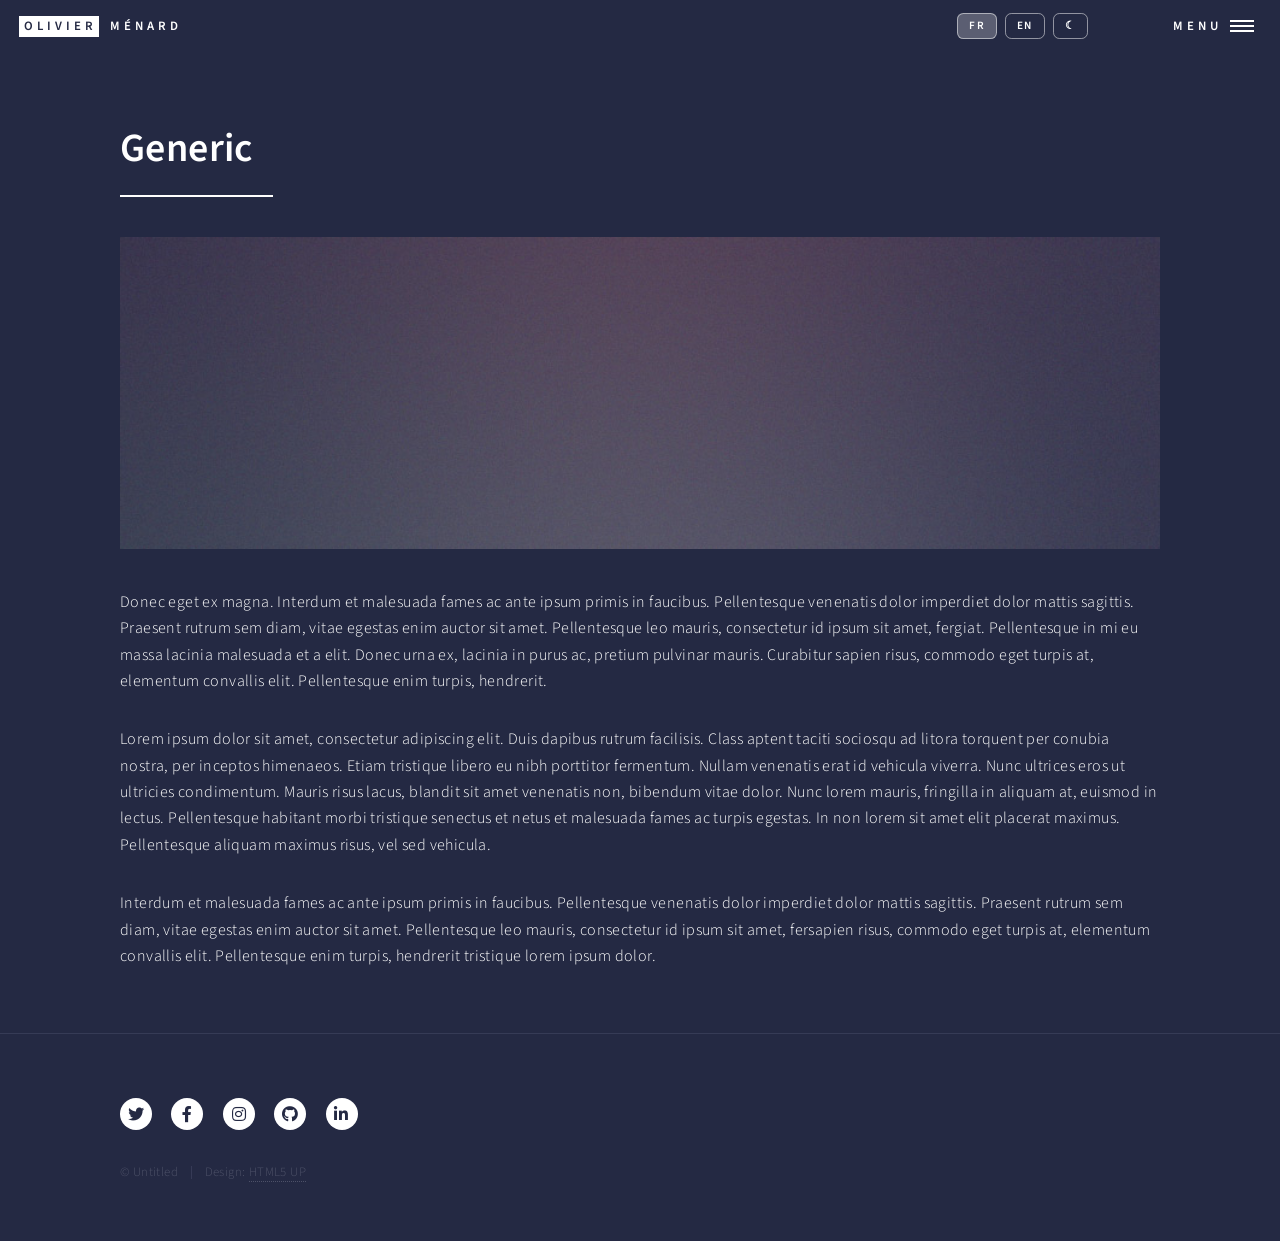
==== commit 3bafbbf6: "Enlever section contact des autres pages du site" ====
--- a/a-propos.html
+++ b/a-propos.html
@@ -72,59 +72,6 @@
 
 					</div>
 
-				<!-- Contact -->
-					<section id="contact">
-						<div class="inner">
-							<section>
-								<form method="post" action="#">
-									<div class="fields">
-										<div class="field half">
-											<label for="name">Name</label>
-											<input type="text" name="name" id="name" />
-										</div>
-										<div class="field half">
-											<label for="email">Email</label>
-											<input type="text" name="email" id="email" />
-										</div>
-										<div class="field">
-											<label for="message">Message</label>
-											<textarea name="message" id="message" rows="6"></textarea>
-										</div>
-									</div>
-									<ul class="actions">
-										<li><input type="submit" value="Send Message" class="primary" /></li>
-										<li><input type="reset" value="Clear" /></li>
-									</ul>
-								</form>
-							</section>
-							<section class="split">
-								<section>
-									<div class="contact-method">
-										<span class="icon solid alt fa-envelope"></span>
-										<h3>Email</h3>
-										<a href="#">information@untitled.tld</a>
-									</div>
-								</section>
-								<section>
-									<div class="contact-method">
-										<span class="icon solid alt fa-phone"></span>
-										<h3>Phone</h3>
-										<span>(000) 000-0000 x12387</span>
-									</div>
-								</section>
-								<section>
-									<div class="contact-method">
-										<span class="icon solid alt fa-home"></span>
-										<h3>Address</h3>
-										<span>1234 Somewhere Road #5432<br />
-										Nashville, TN 00000<br />
-										United States of America</span>
-									</div>
-								</section>
-							</section>
-						</div>
-					</section>
-
 				<!-- Footer -->
 					<footer id="footer">
 						<div class="inner">
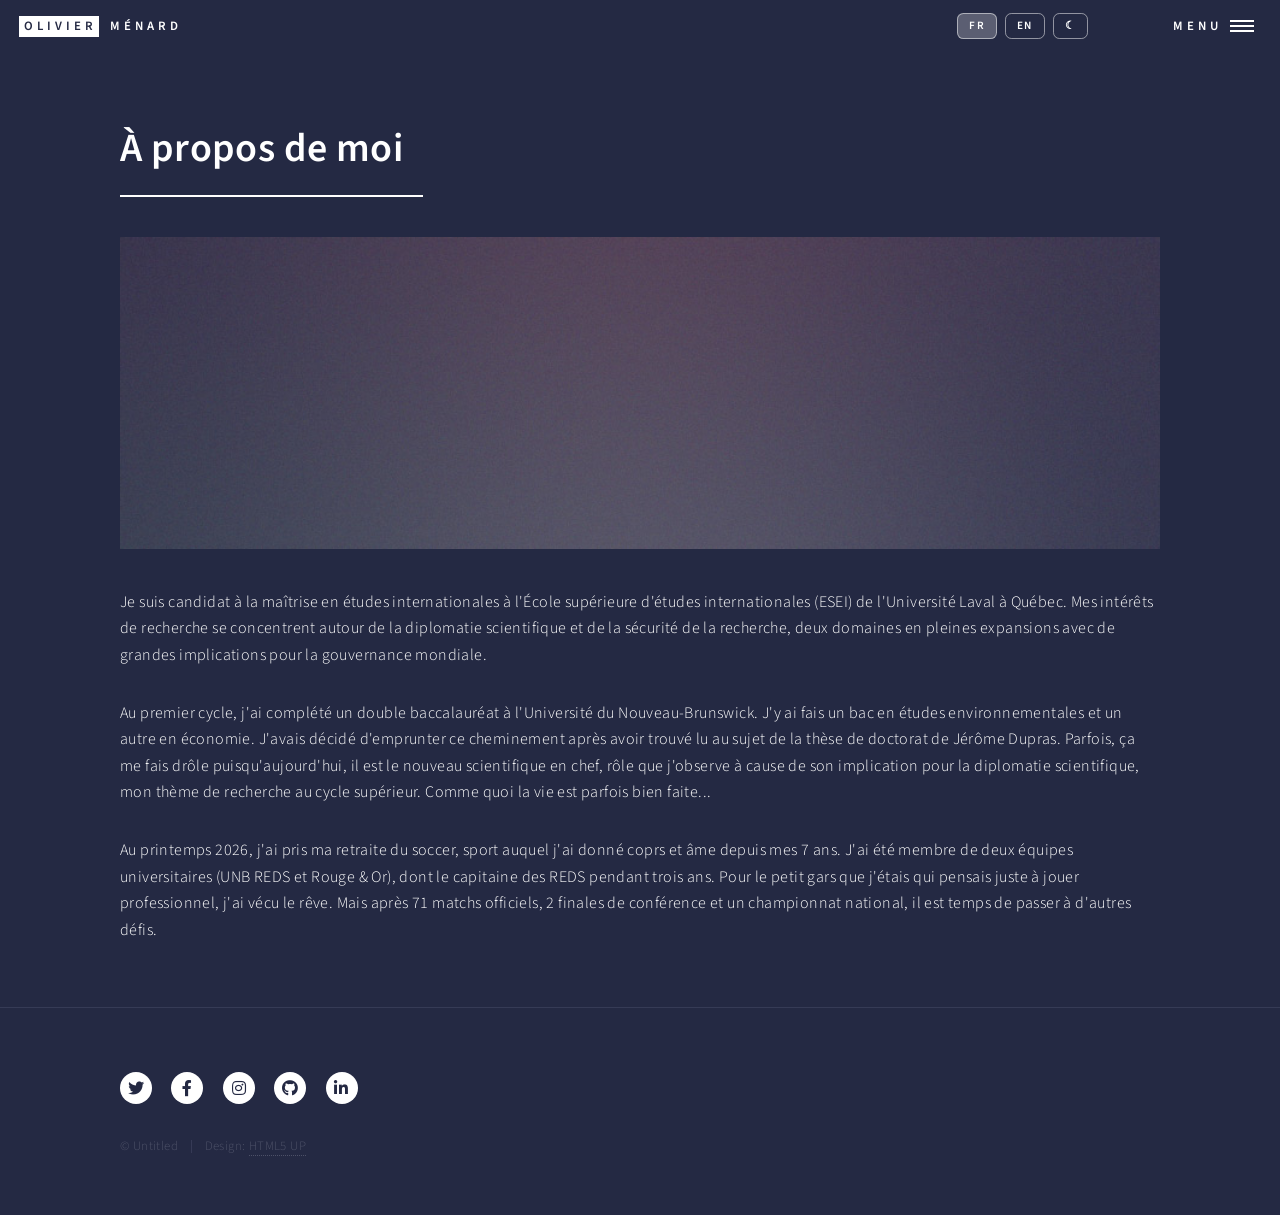
==== commit fdcae10c: "Contenu page a-propos" ====
--- a/a-propos.html
+++ b/a-propos.html
@@ -6,7 +6,7 @@
 -->
 <html>
 	<head>
-		<title>Generic - Forty by HTML5 UP</title>
+		<title>Olivier Ménard - À propos de moi</title>
 		<meta charset="utf-8" />
 		<meta name="viewport" content="width=device-width, initial-scale=1, user-scalable=no" />
 		<script>
@@ -61,12 +61,12 @@
 							<section id="one">
 								<div class="inner">
 									<header class="major">
-										<h1>Generic</h1>
+										<h1>À propos de moi</h1>
 									</header>
 									<span class="image main"><img src="images/pic11.jpg" alt="" /></span>
-									<p>Donec eget ex magna. Interdum et malesuada fames ac ante ipsum primis in faucibus. Pellentesque venenatis dolor imperdiet dolor mattis sagittis. Praesent rutrum sem diam, vitae egestas enim auctor sit amet. Pellentesque leo mauris, consectetur id ipsum sit amet, fergiat. Pellentesque in mi eu massa lacinia malesuada et a elit. Donec urna ex, lacinia in purus ac, pretium pulvinar mauris. Curabitur sapien risus, commodo eget turpis at, elementum convallis elit. Pellentesque enim turpis, hendrerit.</p>
-									<p>Lorem ipsum dolor sit amet, consectetur adipiscing elit. Duis dapibus rutrum facilisis. Class aptent taciti sociosqu ad litora torquent per conubia nostra, per inceptos himenaeos. Etiam tristique libero eu nibh porttitor fermentum. Nullam venenatis erat id vehicula viverra. Nunc ultrices eros ut ultricies condimentum. Mauris risus lacus, blandit sit amet venenatis non, bibendum vitae dolor. Nunc lorem mauris, fringilla in aliquam at, euismod in lectus. Pellentesque habitant morbi tristique senectus et netus et malesuada fames ac turpis egestas. In non lorem sit amet elit placerat maximus. Pellentesque aliquam maximus risus, vel sed vehicula.</p>
-									<p>Interdum et malesuada fames ac ante ipsum primis in faucibus. Pellentesque venenatis dolor imperdiet dolor mattis sagittis. Praesent rutrum sem diam, vitae egestas enim auctor sit amet. Pellentesque leo mauris, consectetur id ipsum sit amet, fersapien risus, commodo eget turpis at, elementum convallis elit. Pellentesque enim turpis, hendrerit tristique lorem ipsum dolor.</p>
+									<p>Je suis candidat à la maîtrise en études internationales à l'École supérieure d'études internationales (ESEI) de l'Université Laval à Québec. Mes intérêts de recherche se concentrent autour de la diplomatie scientifique et de la sécurité de la recherche, deux domaines en pleines expansions avec de grandes implications pour la gouvernance mondiale.</p>
+									<p>Au premier cycle, j'ai complété un double baccalauréat à l'Université du Nouveau-Brunswick. J'y ai fais un bac en études environnementales et un autre en économie. J'avais décidé d'emprunter ce cheminement après avoir trouvé lu au sujet de la thèse de doctorat de Jérôme Dupras. Parfois, ça me fais drôle puisqu'aujourd'hui, il est le nouveau scientifique en chef, rôle que j'observe à cause de son implication pour la diplomatie scientifique, mon thème de recherche au cycle supérieur. Comme quoi la vie est parfois bien faite...</p>
+									<p>Au printemps 2026, j'ai pris ma retraite du soccer, sport auquel j'ai donné coprs et âme depuis mes 7 ans. J'ai été membre de deux équipes universitaires (UNB REDS et Rouge & Or), dont le capitaine des REDS pendant trois ans. Pour le petit gars que j'étais qui pensais juste à jouer professionnel, j'ai vécu le rêve. Mais après 71 matchs officiels, 2 finales de conférence et un championnat national, il est temps de passer à d'autres défis.</p>
 								</div>
 							</section>
 
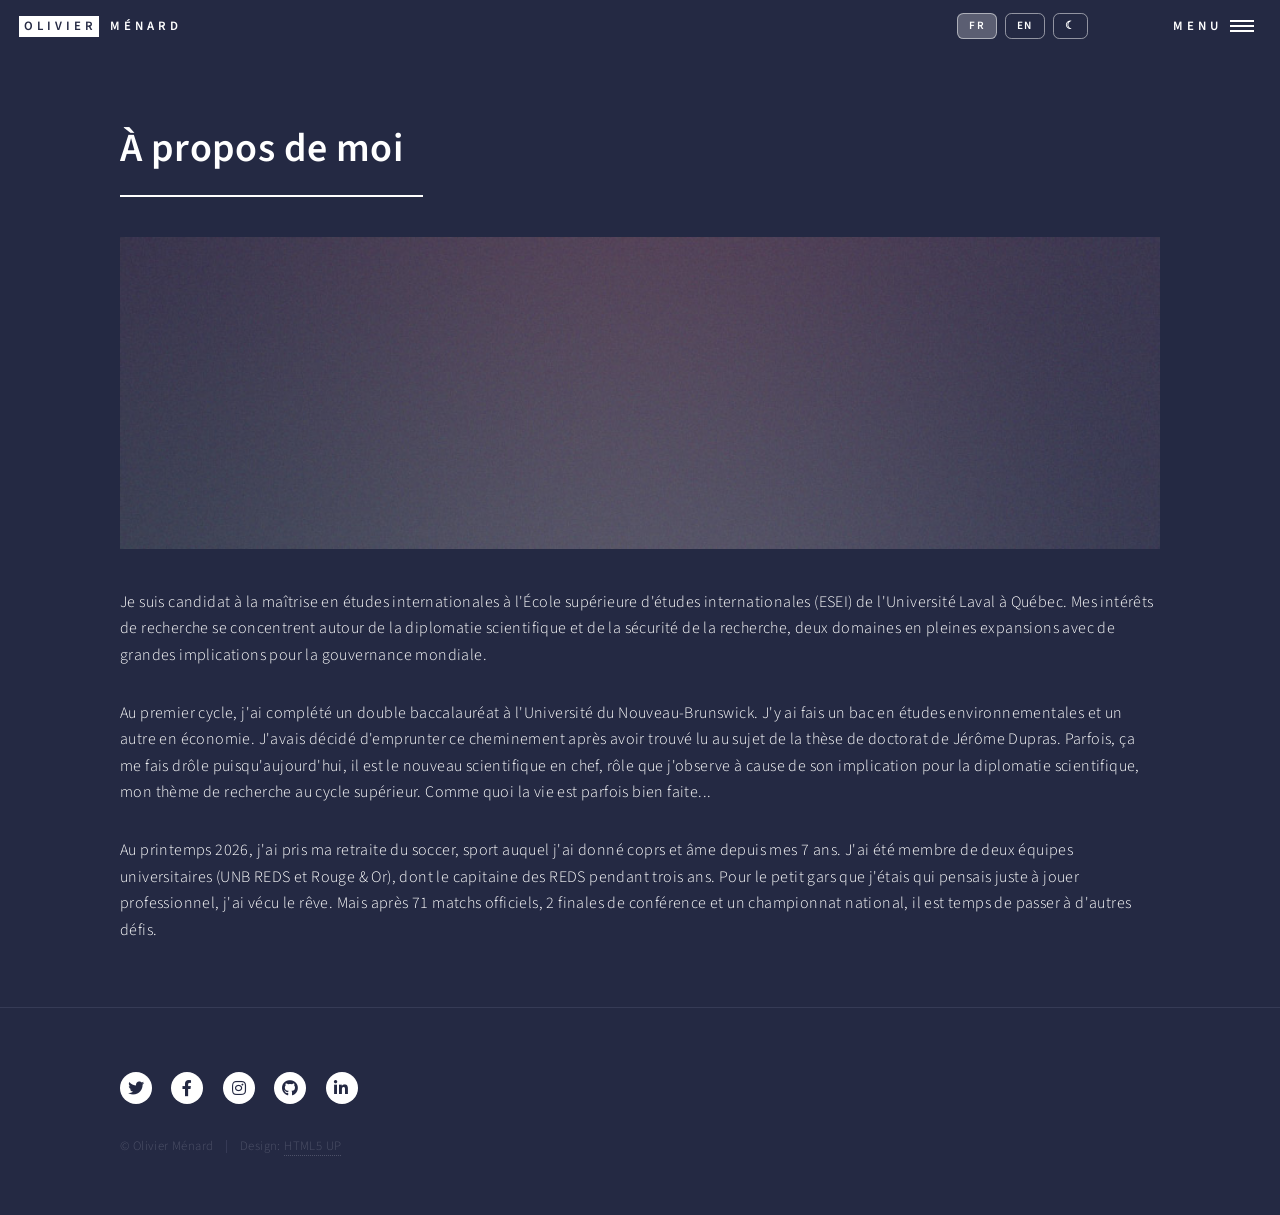
==== commit c65549e1: "Footer des pages (ajout liens médias sociaux)" ====
--- a/a-propos.html
+++ b/a-propos.html
@@ -79,11 +79,11 @@
 								<li><a href="#" class="icon brands alt fa-twitter"><span class="label">Twitter</span></a></li>
 								<li><a href="#" class="icon brands alt fa-facebook-f"><span class="label">Facebook</span></a></li>
 								<li><a href="#" class="icon brands alt fa-instagram"><span class="label">Instagram</span></a></li>
-								<li><a href="#" class="icon brands alt fa-github"><span class="label">GitHub</span></a></li>
-								<li><a href="#" class="icon brands alt fa-linkedin-in"><span class="label">LinkedIn</span></a></li>
+								<li><a href="https://github.com/olimenrd" target="_blank" rel="noopener" class="icon brands alt fa-github"><span class="label">GitHub</span></a></li>
+								<li><a href="https://www.linkedin.com/in/olivier-m%C3%A9nard" target="_blank" rel="noopener" class="icon brands alt fa-linkedin-in"><span class="label">LinkedIn</span></a></li>
 							</ul>
 							<ul class="copyright">
-								<li>&copy; Untitled</li><li>Design: <a href="https://html5up.net">HTML5 UP</a></li>
+								<li>&copy; Olivier Ménard</li><li>Design: <a href="https://html5up.net">HTML5 UP</a></li>
 							</ul>
 						</div>
 					</footer>
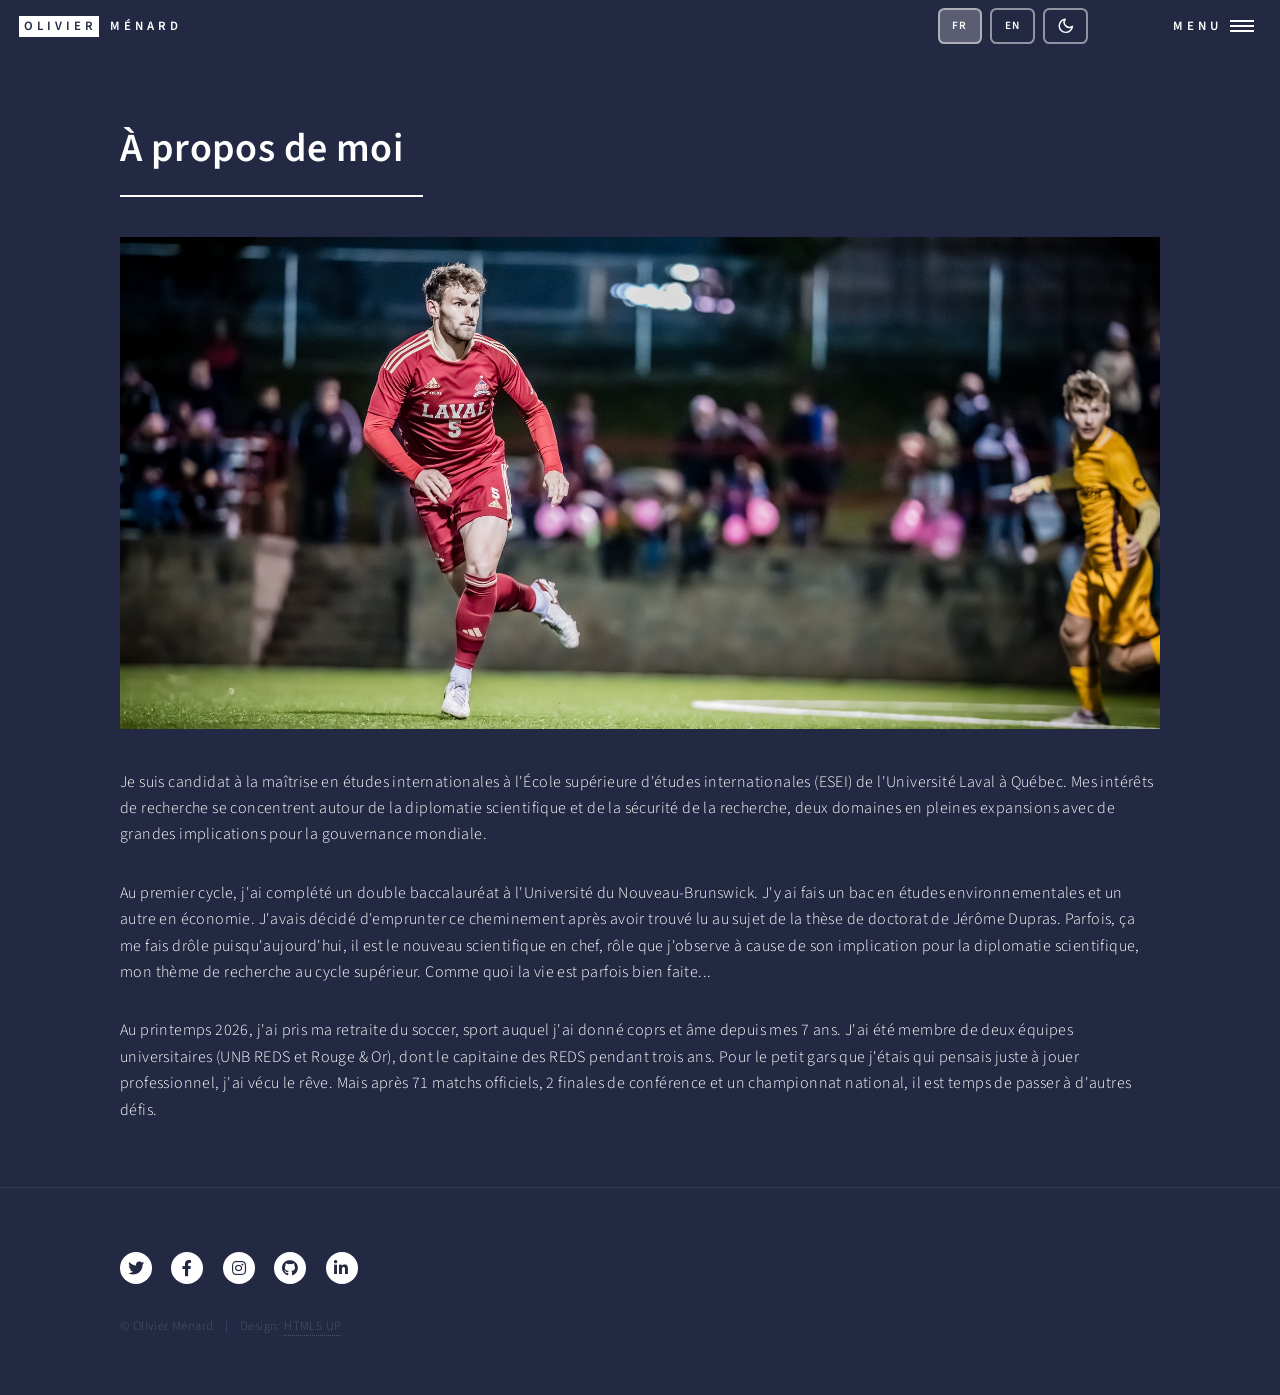
==== commit f105fbbd: "Ajout photo section à propos" ====
--- a/a-propos.html
+++ b/a-propos.html
@@ -25,8 +25,8 @@
 					<header id="header" class="alt">
 						<a href="index.html" class="logo"><strong>Olivier</strong> <span>Ménard</span></a>
 						<div class="header-tools">
-							<a href="index.html" class="lang-btn active">FR</a>
-							<a href="index-en.html" class="lang-btn">EN</a>
+							<a href="a-propos.html" class="lang-btn active">FR</a>
+							<a href="#" class="lang-btn">EN</a>
 							<button id="theme-toggle" type="button" aria-label="Basculer entre mode clair et sombre">
 								<svg class="theme-moon" viewBox="0 0 24 24" fill="none" stroke="currentColor" stroke-width="2" stroke-linecap="round" stroke-linejoin="round" aria-hidden="true">
 									<path d="M21 12.79A9 9 0 1 1 11.21 3 7 7 0 0 0 21 12.79z"/>
@@ -63,7 +63,7 @@
 									<header class="major">
 										<h1>À propos de moi</h1>
 									</header>
-									<span class="image main"><img src="images/pic11.jpg" alt="" /></span>
+									<span class="image main"><img src="images/a-propos-pic.jpg" alt="" /></span>
 									<p>Je suis candidat à la maîtrise en études internationales à l'École supérieure d'études internationales (ESEI) de l'Université Laval à Québec. Mes intérêts de recherche se concentrent autour de la diplomatie scientifique et de la sécurité de la recherche, deux domaines en pleines expansions avec de grandes implications pour la gouvernance mondiale.</p>
 									<p>Au premier cycle, j'ai complété un double baccalauréat à l'Université du Nouveau-Brunswick. J'y ai fais un bac en études environnementales et un autre en économie. J'avais décidé d'emprunter ce cheminement après avoir trouvé lu au sujet de la thèse de doctorat de Jérôme Dupras. Parfois, ça me fais drôle puisqu'aujourd'hui, il est le nouveau scientifique en chef, rôle que j'observe à cause de son implication pour la diplomatie scientifique, mon thème de recherche au cycle supérieur. Comme quoi la vie est parfois bien faite...</p>
 									<p>Au printemps 2026, j'ai pris ma retraite du soccer, sport auquel j'ai donné coprs et âme depuis mes 7 ans. J'ai été membre de deux équipes universitaires (UNB REDS et Rouge & Or), dont le capitaine des REDS pendant trois ans. Pour le petit gars que j'étais qui pensais juste à jouer professionnel, j'ai vécu le rêve. Mais après 71 matchs officiels, 2 finales de conférence et un championnat national, il est temps de passer à d'autres défis.</p>
--- a/assets/css/custom.css
+++ b/assets/css/custom.css
@@ -82,21 +82,23 @@
 	gap: 0.5rem;
 }
 
+/* Les trois boutons ont exactement la même taille */
 .header-tools .lang-btn,
 .header-tools button {
+	box-sizing: border-box;
 	display: inline-flex;
 	align-items: center;
 	justify-content: center;
-	height: auto;
+	width: 2.8rem;        /* largeur des trois boutons */
+	height: 2.2rem;       /* hauteur des trois boutons */
 	min-width: 0;
-	line-height: 1.2;
-	padding: 0.35rem 0.7rem;
+	padding: 0;
+	line-height: 1;
 	font-size: 0.7rem;
 	letter-spacing: 0.1em;
 	color: #fff;
 	background: transparent;
-	border: 1px solid rgba(255, 255, 255, 0.5);
-	border-bottom: 1px solid rgba(255, 255, 255, 0.5);
+	border: 2px solid rgba(255, 255, 255, 0.5);
 	border-radius: 0.4rem;
 	box-shadow: none;
 	cursor: pointer;
@@ -111,25 +113,20 @@
 	background: rgba(255, 255, 255, 0.15);
 }
 
-html.dark body,
-html.dark #main,
-html.dark #two,
-html.dark #contact {
-	background-color: #14172b;
-	color: #d8dae6;
+/* Icônes lune / soleil */
+#theme-toggle svg {
+	width: 1.1rem;        /* taille de la lune et du soleil */
+	height: 1.1rem;
 }
 
-html.dark #footer {
-	background-color: #0d0f1c;
+#theme-toggle .theme-sun {
+	display: none;
 }
 
-html.dark h1, html.dark h2, html.dark h3, html.dark h4, html.dark label {
-	color: #fff;
+html.dark #theme-toggle .theme-moon {
+	display: none;
 }
 
-html.dark input,
-html.dark textarea {
-	background-color: rgba(255, 255, 255, 0.08);
-	color: #fff;
-	border-color: rgba(255, 255, 255, 0.25);
+html.dark #theme-toggle .theme-sun {
+	display: block;
 }
